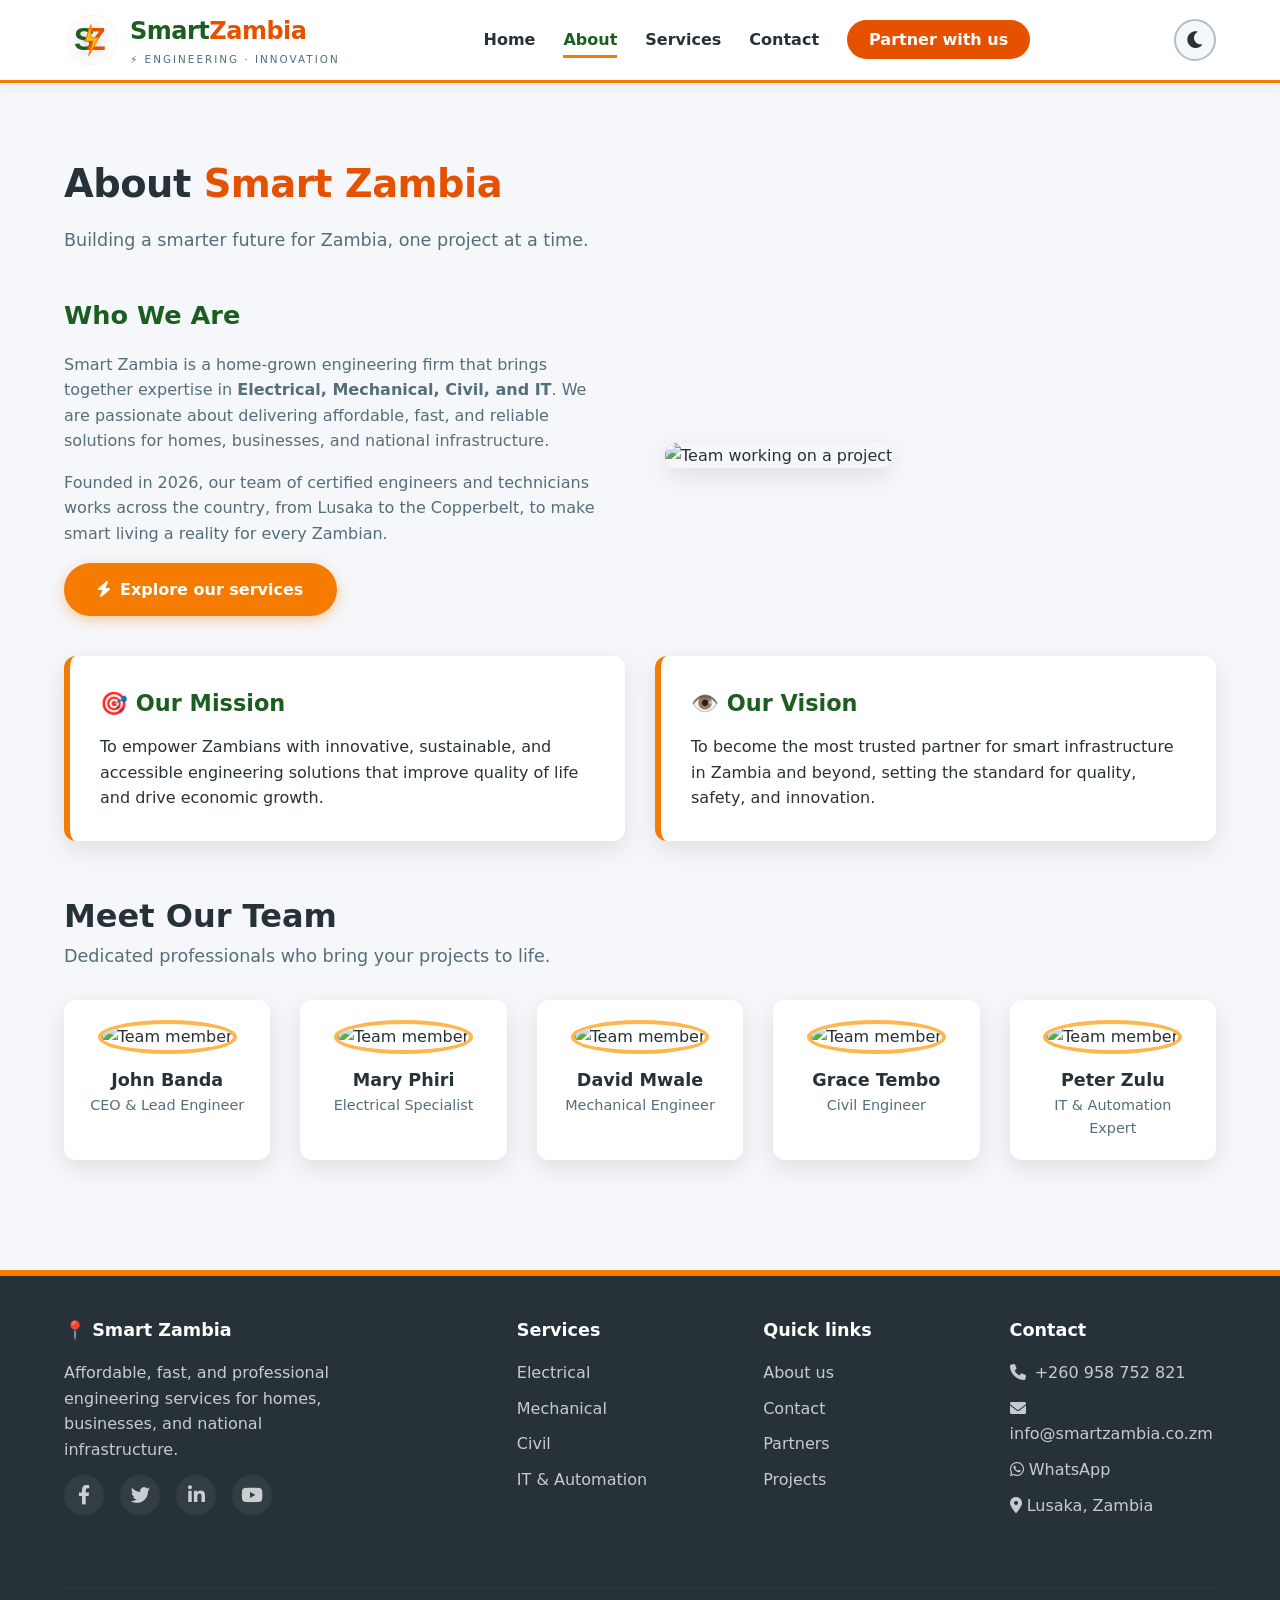
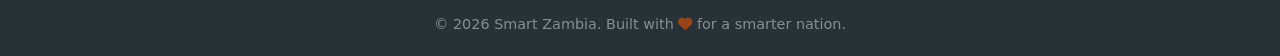
==== about.html @ 5d0a0552 "Add About Us page with HTML structure and styles This file contains the HTML structure and styling f" ====
<!DOCTYPE html>
<html lang="en">
<head>
    <meta charset="UTF-8" />
    <meta name="viewport" content="width=device-width, initial-scale=1.0" />
    <title>About Us – Smart Zambia</title>
    <link rel="stylesheet" href="https://cdnjs.cloudflare.com/ajax/libs/font-awesome/6.0.0-beta3/css/all.min.css" />
    <style>
        /* ============================================================
           SAME STYLES AS INDEX (copied for standalone testing)
           ============================================================ */
        /* --- (CSS identical to index.html) --- */
        :root {
            --green-dark: #1B5E20;
            --green-mid: #2E7D32;
            --green-light: #4CAF50;
            --orange-dark: #E65100;
            --orange-mid: #F57C00;
            --orange-light: #FFB74D;
            --slate: #263238;
            --steel: #546E7A;
            --silver: #B0BEC5;
            --bg-light: #F5F7FA;
            --white: #FFFFFF;
            --shadow: 0 8px 24px rgba(0, 0, 0, 0.10);
            --radius: 12px;
            --transition: 0.3s cubic-bezier(0.4, 0, 0.2, 1);
            --card-bg: #ffffff;
            --text-primary: #263238;
            --text-secondary: #546E7A;
            --border-color: #B0BEC5;
            --input-bg: #F5F7FA;
        }
        body.dark-mode {
            --bg-light: #1a1a1a;
            --white: #2d2d2d;
            --slate: #e0e0e0;
            --steel: #b0b0b0;
            --silver: #555;
            --shadow: 0 8px 24px rgba(0, 0, 0, 0.5);
            --card-bg: #333;
            --text-primary: #e0e0e0;
            --text-secondary: #b0b0b0;
            --border-color: #555;
            --input-bg: #444;
        }
        * {
            margin: 0;
            padding: 0;
            box-sizing: border-box;
        }
        html {
            scroll-behavior: smooth;
        }
        body {
            font-family: 'Segoe UI', Roboto, system-ui, sans-serif;
            background: var(--bg-light);
            color: var(--text-primary);
            line-height: 1.6;
            transition: background 0.3s, color 0.3s;
        }
        a {
            text-decoration: none;
            color: inherit;
        }
        .container {
            max-width: 1200px;
            margin: 0 auto;
            padding: 0 24px;
        }
        .navbar {
            background: var(--white);
            box-shadow: 0 2px 12px rgba(0, 0, 0, 0.06);
            position: sticky;
            top: 0;
            z-index: 1000;
            padding: 12px 0;
            border-bottom: 3px solid var(--orange-mid);
            transition: background 0.3s;
        }
        .navbar .container {
            display: flex;
            align-items: center;
            justify-content: space-between;
            flex-wrap: wrap;
        }
        .logo {
            display: flex;
            align-items: center;
            gap: 10px;
        }
        .logo svg {
            width: 56px;
            height: 56px;
            filter: drop-shadow(0 2px 6px rgba(0, 0, 0, 0.15));
        }
        .logo-text {
            font-size: 1.5rem;
            font-weight: 700;
            letter-spacing: -0.5px;
        }
        .logo-text span.green {
            color: var(--green-dark);
        }
        .logo-text span.orange {
            color: var(--orange-dark);
        }
        .logo-text small {
            display: block;
            font-size: 0.65rem;
            font-weight: 400;
            letter-spacing: 2px;
            color: var(--steel);
            text-transform: uppercase;
        }
        .nav-links {
            display: flex;
            gap: 28px;
            list-style: none;
            font-weight: 600;
            font-size: 1rem;
            align-items: center;
        }
        .nav-links a {
            padding: 6px 0;
            border-bottom: 3px solid transparent;
            transition: var(--transition);
            color: var(--text-primary);
        }
        .nav-links a:hover,
        .nav-links a.active {
            border-bottom-color: var(--orange-mid);
            color: var(--green-dark);
        }
        body.dark-mode .nav-links a:hover,
        body.dark-mode .nav-links a.active {
            color: var(--orange-light);
        }
        .nav-links .cta-nav {
            background: var(--orange-dark);
            color: var(--white) !important;
            padding: 10px 22px;
            border-radius: 40px;
            border-bottom: none !important;
            font-weight: 600;
            transition: var(--transition);
        }
        .nav-links .cta-nav:hover {
            background: var(--green-dark);
            transform: scale(1.04);
        }
        .dark-toggle {
            background: var(--bg-light);
            border: 2px solid var(--border-color);
            border-radius: 50%;
            width: 42px;
            height: 42px;
            font-size: 1.2rem;
            cursor: pointer;
            transition: var(--transition);
            display: flex;
            align-items: center;
            justify-content: center;
            color: var(--text-primary);
        }
        .dark-toggle:hover {
            border-color: var(--orange-mid);
            transform: rotate(20deg);
        }
        .hamburger {
            display: none;
            flex-direction: column;
            gap: 5px;
            cursor: pointer;
            background: none;
            border: none;
        }
        .hamburger span {
            display: block;
            width: 28px;
            height: 3px;
            background: var(--text-primary);
            border-radius: 4px;
            transition: var(--transition);
        }
        .section-title {
            font-size: 2.4rem;
            font-weight: 700;
            margin-bottom: 12px;
            letter-spacing: -0.5px;
        }
        .section-title .highlight {
            color: var(--orange-dark);
        }
        .section-sub {
            color: var(--text-secondary);
            font-size: 1.1rem;
            margin-bottom: 40px;
        }
        .section-pad {
            padding: 70px 0;
        }
        .badge {
            background: var(--orange-light);
            color: var(--slate);
            font-weight: 700;
            font-size: 0.7rem;
            padding: 2px 12px;
            border-radius: 40px;
            text-transform: uppercase;
            letter-spacing: 0.5px;
        }
        .btn {
            display: inline-flex;
            align-items: center;
            gap: 10px;
            padding: 14px 34px;
            border-radius: 60px;
            font-weight: 700;
            font-size: 1rem;
            border: none;
            cursor: pointer;
            transition: var(--transition);
            text-align: center;
        }
        .btn-primary {
            background: var(--orange-mid);
            color: var(--white);
            box-shadow: 0 4px 14px rgba(245, 124, 0, 0.35);
        }
        .btn-primary:hover {
            background: var(--orange-dark);
            transform: translateY(-3px);
            box-shadow: 0 8px 24px rgba(245, 124, 0, 0.45);
        }
        .about-grid {
            display: grid;
            grid-template-columns: 1fr 1fr;
            gap: 50px;
            align-items: center;
        }
        .about-grid img {
            width: 100%;
            border-radius: var(--radius);
            box-shadow: var(--shadow);
        }
        .about-grid h3 {
            font-size: 1.6rem;
            margin-bottom: 16px;
            color: var(--green-dark);
        }
        body.dark-mode .about-grid h3 {
            color: var(--orange-light);
        }
        .about-grid p {
            color: var(--text-secondary);
            margin-bottom: 16px;
        }
        .mission-vision {
            display: grid;
            grid-template-columns: 1fr 1fr;
            gap: 30px;
            margin-top: 40px;
        }
        .mission-vision .card {
            background: var(--card-bg);
            padding: 30px;
            border-radius: var(--radius);
            box-shadow: var(--shadow);
            border-left: 6px solid var(--orange-mid);
        }
        .mission-vision .card h4 {
            font-size: 1.4rem;
            margin-bottom: 12px;
            color: var(--green-dark);
        }
        body.dark-mode .mission-vision .card h4 {
            color: var(--orange-light);
        }
        .team-grid {
            display: grid;
            grid-template-columns: repeat(auto-fill, minmax(200px, 1fr));
            gap: 30px;
            margin-top: 30px;
        }
        .team-grid .team-member {
            text-align: center;
            background: var(--card-bg);
            padding: 20px;
            border-radius: var(--radius);
            box-shadow: var(--shadow);
        }
        .team-grid .team-member img {
            width: 100px;
            height: 100px;
            border-radius: 50%;
            object-fit: cover;
            margin-bottom: 12px;
            border: 4px solid var(--orange-light);
        }
        .team-grid .team-member h4 {
            font-size: 1.1rem;
            color: var(--text-primary);
        }
        .team-grid .team-member p {
            font-size: 0.9rem;
            color: var(--text-secondary);
        }
        .footer {
            background: var(--slate);
            color: rgba(255, 255, 255, 0.75);
            padding: 40px 0 20px;
            margin-top: 40px;
            border-top: 6px solid var(--orange-mid);
        }
        .footer .container {
            display: grid;
            grid-template-columns: 2fr 1fr 1fr 1fr;
            gap: 40px;
        }
        .footer h4 {
            color: var(--white);
            margin-bottom: 16px;
            font-size: 1.1rem;
        }
        .footer ul {
            list-style: none;
        }
        .footer ul li {
            margin-bottom: 10px;
        }
        .footer ul a:hover {
            color: var(--orange-light);
        }
        .footer .social-icons {
            display: flex;
            gap: 16px;
            margin-top: 12px;
        }
        .footer .social-icons a {
            background: rgba(255, 255, 255, 0.06);
            width: 40px;
            height: 40px;
            border-radius: 50%;
            display: flex;
            align-items: center;
            justify-content: center;
            transition: var(--transition);
            font-size: 1.2rem;
        }
        .footer .social-icons a:hover {
            background: var(--orange-mid);
            color: var(--white);
            transform: translateY(-3px);
        }
        .footer .copyright {
            grid-column: 1 / -1;
            text-align: center;
            padding-top: 24px;
            border-top: 1px solid rgba(255, 255, 255, 0.06);
            margin-top: 20px;
            font-size: 0.9rem;
            opacity: 0.6;
        }
        @media (max-width: 768px) {
            .nav-links {
                display: none;
                width: 100%;
                flex-direction: column;
                padding: 20px 0 10px;
                gap: 16px;
                background: var(--white);
            }
            .nav-links.open {
                display: flex;
            }
            .hamburger {
                display: flex;
            }
            .about-grid {
                grid-template-columns: 1fr;
            }
            .mission-vision {
                grid-template-columns: 1fr;
            }
            .footer .container {
                grid-template-columns: 1fr;
                text-align: center;
            }
            .footer .social-icons {
                justify-content: center;
            }
        }
        @media (max-width: 480px) {
            .team-grid {
                grid-template-columns: 1fr 1fr;
            }
        }
    </style>
</head>
<body>

    <!-- ===== NAVIGATION (same as index) ===== -->
    <header class="navbar">
        <div class="container">
            <div class="logo">
                <svg viewBox="0 0 100 100" xmlns="http://www.w3.org/2000/svg">
                    <text x="18" y="68" font-family="Arial, sans-serif" font-weight="900" font-size="56" fill="#1B5E20">S</text>
                    <text x="40" y="68" font-family="Arial, sans-serif" font-weight="900" font-size="56" fill="#E65100">Z</text>
                    <polygon points="48,22 38,52 52,52 44,78 62,46 48,46" fill="#FFC107" stroke="#F57C00" stroke-width="2" />
                    <circle cx="50" cy="50" r="44" fill="none" stroke="rgba(255,183,77,0.15)" stroke-width="2" />
                </svg>
                <div class="logo-text">
                    <span class="green">Smart</span><span class="orange">Zambia</span>
                    <small>⚡ engineering · innovation</small>
                </div>
            </div>
            <ul class="nav-links" id="navLinks">
                <li><a href="index.html">Home</a></li>
                <li><a href="about.html" class="active">About</a></li>
                <li><a href="services.html">Services</a></li>
                <li><a href="contact.html">Contact</a></li>
                <li><a href="partner.html" class="cta-nav">Partner with us</a></li>
            </ul>
            <div style="display:flex; align-items:center; gap:12px;">
                <button class="dark-toggle" id="darkToggle" aria-label="Toggle dark mode">
                    <i class="fas fa-moon"></i>
                </button>
                <button class="hamburger" id="hamburger" aria-label="Toggle menu">
                    <span></span><span></span><span></span>
                </button>
            </div>
        </div>
    </header>

    <!-- ===== ABOUT CONTENT ===== -->
    <section class="section-pad">
        <div class="container">
            <h2 class="section-title">About <span class="highlight">Smart Zambia</span></h2>
            <p class="section-sub">Building a smarter future for Zambia, one project at a time.</p>

            <div class="about-grid">
                <div>
                    <h3>Who We Are</h3>
                    <p>
                        Smart Zambia is a home‑grown engineering firm that brings together expertise in
                        <strong>Electrical, Mechanical, Civil, and IT</strong>. We are passionate about
                        delivering affordable, fast, and reliable solutions for homes, businesses, and
                        national infrastructure.
                    </p>
                    <p>
                        Founded in 2026, our team of certified engineers and technicians works across
                        the country, from Lusaka to the Copperbelt, to make smart living a reality for
                        every Zambian.
                    </p>
                    <a href="services.html" class="btn btn-primary">
                        <i class="fas fa-bolt"></i> Explore our services
                    </a>
                </div>
                <div>
                    <img src="https://images.unsplash.com/photo-1581091226033-d5c48150dbaa?w=600&h=400&fit=crop" alt="Team working on a project" />
                </div>
            </div>

            <!-- Mission & Vision -->
            <div class="mission-vision">
                <div class="card">
                    <h4>🎯 Our Mission</h4>
                    <p>To empower Zambians with innovative, sustainable, and accessible engineering solutions that improve quality of life and drive economic growth.</p>
                </div>
                <div class="card">
                    <h4>👁️ Our Vision</h4>
                    <p>To become the most trusted partner for smart infrastructure in Zambia and beyond, setting the standard for quality, safety, and innovation.</p>
                </div>
            </div>

            <!-- Team -->
            <h3 style="margin-top:50px; font-size:2rem;">Meet Our Team</h3>
            <p class="section-sub" style="margin-bottom:20px;">Dedicated professionals who bring your projects to life.</p>
            <div class="team-grid">
                <div class="team-member">
                    <img src="https://randomuser.me/api/portraits/men/1.jpg" alt="Team member" />
                    <h4>John Banda</h4>
                    <p>CEO &amp; Lead Engineer</p>
                </div>
                <div class="team-member">
                    <img src="https://randomuser.me/api/portraits/women/2.jpg" alt="Team member" />
                    <h4>Mary Phiri</h4>
                    <p>Electrical Specialist</p>
                </div>
                <div class="team-member">
                    <img src="https://randomuser.me/api/portraits/men/3.jpg" alt="Team member" />
                    <h4>David Mwale</h4>
                    <p>Mechanical Engineer</p>
                </div>
                <div class="team-member">
                    <img src="https://randomuser.me/api/portraits/women/4.jpg" alt="Team member" />
                    <h4>Grace Tembo</h4>
                    <p>Civil Engineer</p>
                </div>
                <div class="team-member">
                    <img src="https://randomuser.me/api/portraits/men/5.jpg" alt="Team member" />
                    <h4>Peter Zulu</h4>
                    <p>IT &amp; Automation Expert</p>
                </div>
            </div>
        </div>
    </section>

    <!-- ===== FOOTER (same as index) ===== -->
    <footer class="footer">
        <div class="container">
            <div>
                <h4>📍 Smart Zambia</h4>
                <p style="max-width:280px;">
                    Affordable, fast, and professional engineering services for homes,
                    businesses, and national infrastructure.
                </p>
                <div class="social-icons">
                    <a href="#"><i class="fab fa-facebook-f"></i></a>
                    <a href="#"><i class="fab fa-twitter"></i></a>
                    <a href="#"><i class="fab fa-linkedin-in"></i></a>
                    <a href="#"><i class="fab fa-youtube"></i></a>
                </div>
            </div>
            <div>
                <h4>Services</h4>
                <ul>
                    <li><a href="services.html">Electrical</a></li>
                    <li><a href="services.html">Mechanical</a></li>
                    <li><a href="services.html">Civil</a></li>
                    <li><a href="services.html">IT &amp; Automation</a></li>
                </ul>
            </div>
            <div>
                <h4>Quick links</h4>
                <ul>
                    <li><a href="about.html">About us</a></li>
                    <li><a href="contact.html">Contact</a></li>
                    <li><a href="partner.html">Partners</a></li>
                    <li><a href="index.html#galleryGrid">Projects</a></li>
                </ul>
            </div>
            <div>
                <h4>Contact</h4>
                <ul>
                    <li><i class="fas fa-phone" style="width:20px;"></i> +260 958 752 821</li>
                    <li><i class="fas fa-envelope"></i> info@smartzambia.co.zm</li>
                    <li><i class="fab fa-whatsapp"></i> <a href="https://wa.me/260958752821" target="_blank">WhatsApp</a></li>
                    <li><i class="fas fa-map-marker-alt"></i> Lusaka, Zambia</li>
                </ul>
            </div>
            <div class="copyright">
                &copy; 2026 Smart Zambia. Built with <i class="fas fa-heart" style="color:#E65100;"></i> for a smarter nation.
            </div>
        </div>
    </footer>

    <!-- ===== JAVASCRIPT (lightweight – only mobile, dark mode, active nav) ===== -->
    <script>
        (function() {
            // Mobile menu
            const hamburger = document.getElementById('hamburger');
            const navLinks = document.getElementById('navLinks');
            if (hamburger && navLinks) {
                hamburger.addEventListener('click', function() {
                    navLinks.classList.toggle('open');
                });
                document.querySelectorAll('.nav-links a').forEach(link => {
                    link.addEventListener('click', () => {
                        navLinks.classList.remove('open');
                    });
                });
            }

            // Dark mode
            const darkToggle = document.getElementById('darkToggle');
            const body = document.body;
            if (darkToggle) {
                const icon = darkToggle.querySelector('i');
                if (localStorage.getItem('darkMode') === 'true') {
                    body.classList.add('dark-mode');
                    if (icon) icon.classList.replace('fa-moon', 'fa-sun');
                }
                darkToggle.addEventListener('click', function() {
                    body.classList.toggle('dark-mode');
                    const isDark = body.classList.contains('dark-mode');
                    localStorage.setItem('darkMode', isDark);
                    if (icon) {
                        if (isDark) icon.classList.replace('fa-moon', 'fa-sun');
                        else icon.classList.replace('fa-sun', 'fa-moon');
                    }
                });
            }

            // Active nav highlight
            const currentPath = window.location.pathname.split('/').pop() || 'about.html';
            document.querySelectorAll('.nav-links a').forEach(link => {
                const linkHref = link.getAttribute('href');
                if (linkHref === currentPath) {
                    link.classList.add('active');
                } else {
                    link.classList.remove('active');
                }
            });
        })();
    </script>

</body>
</html>
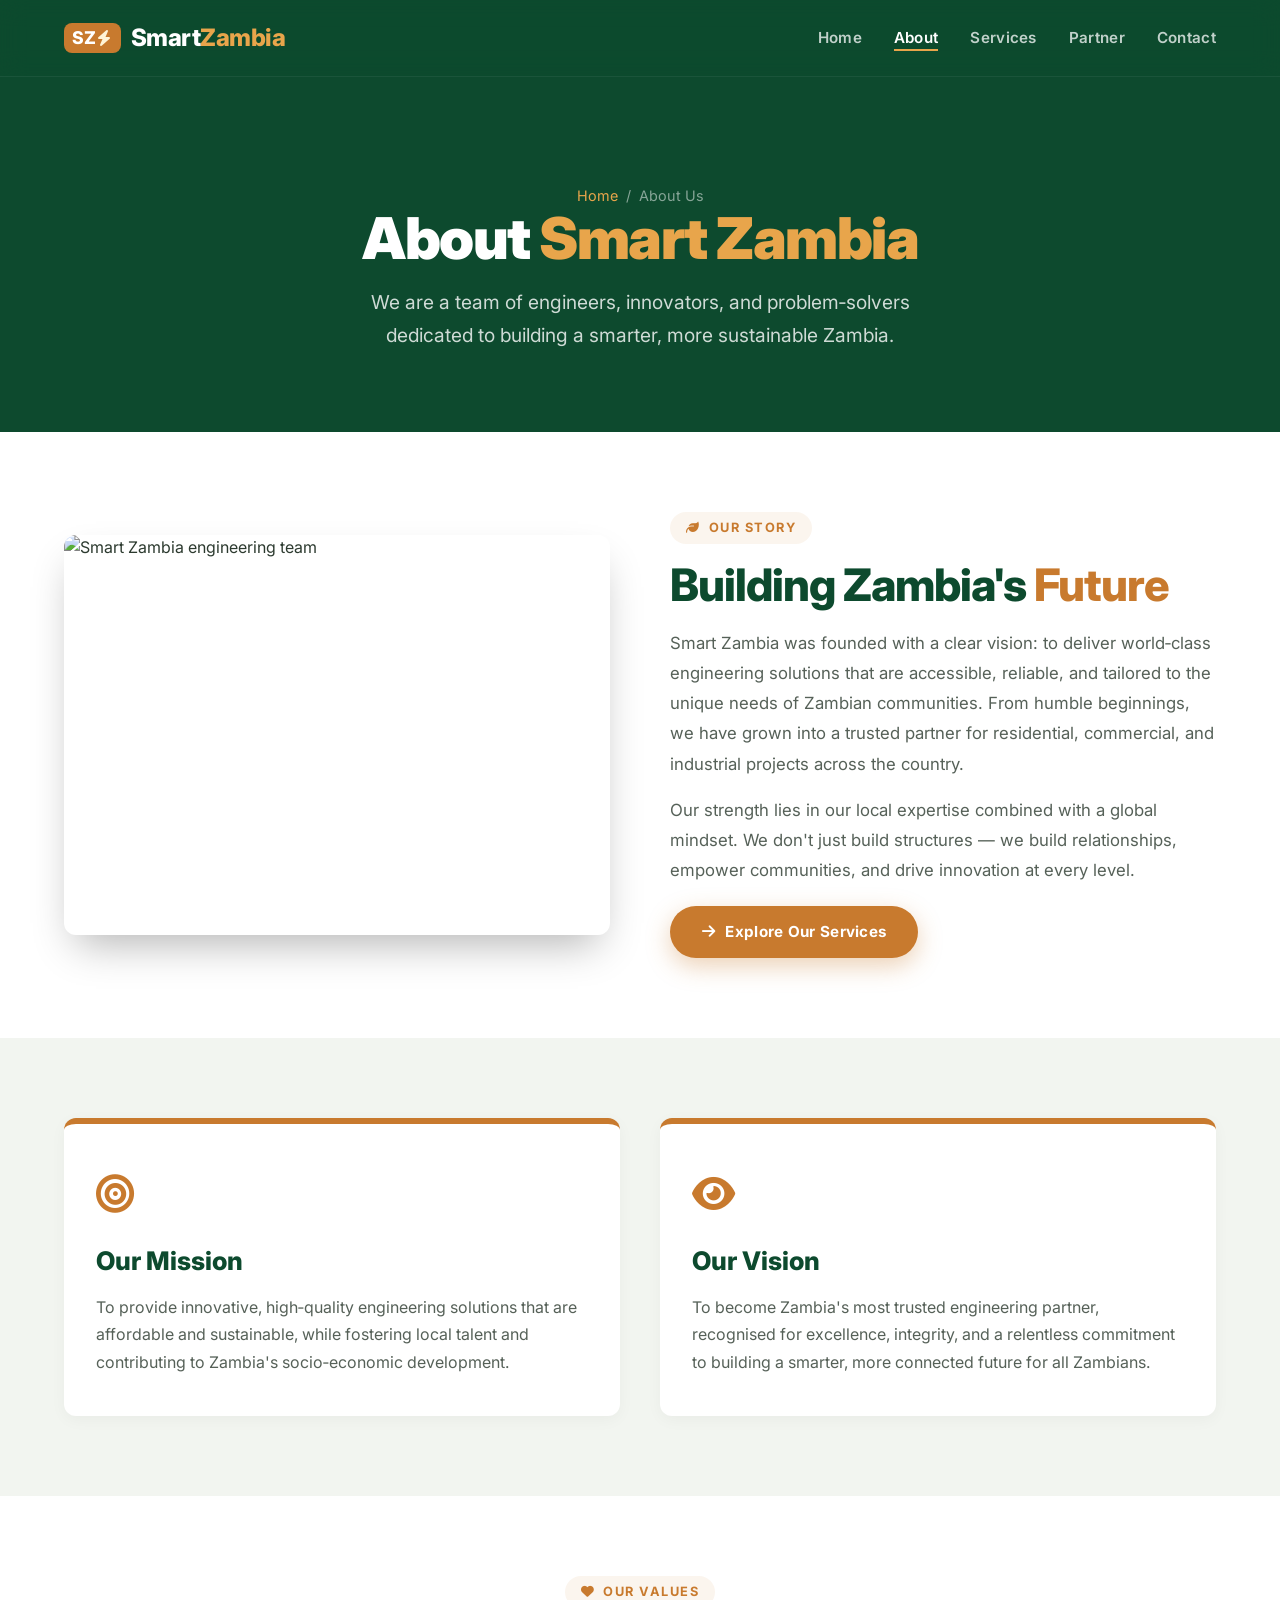
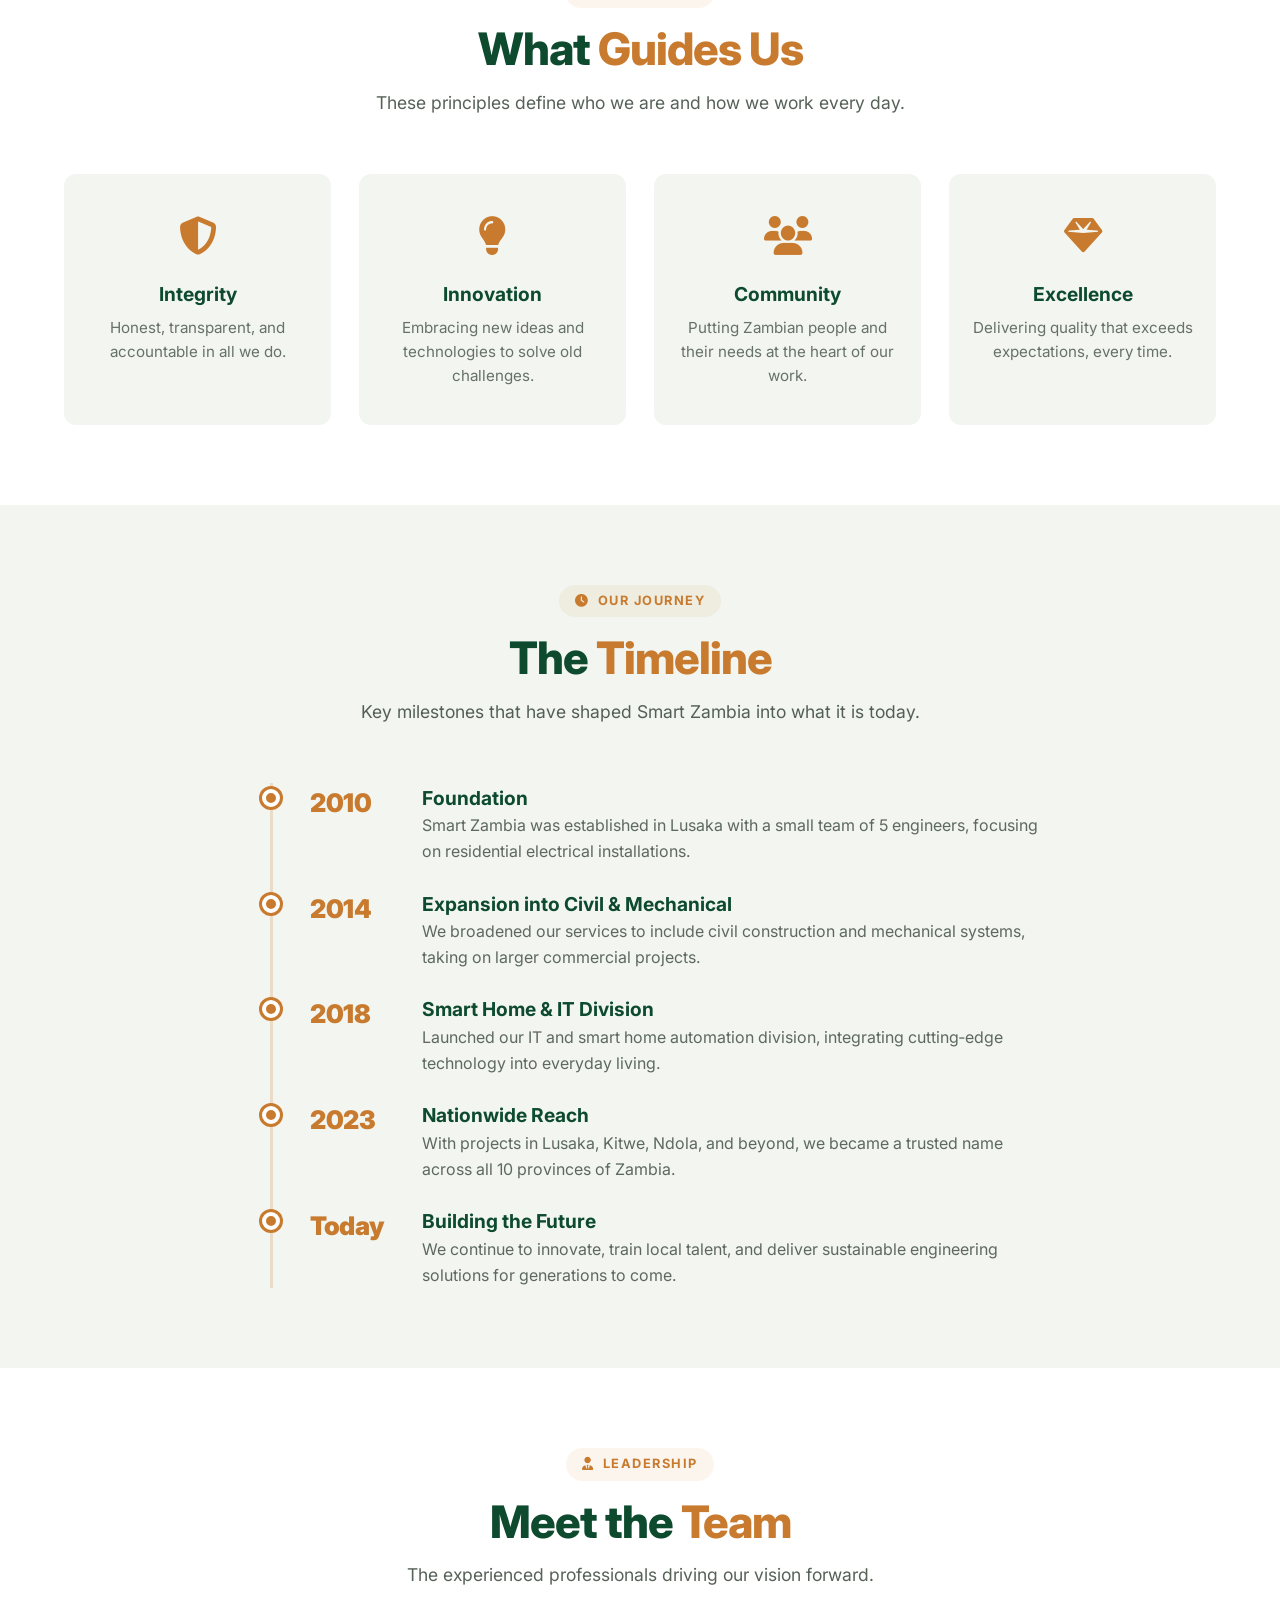
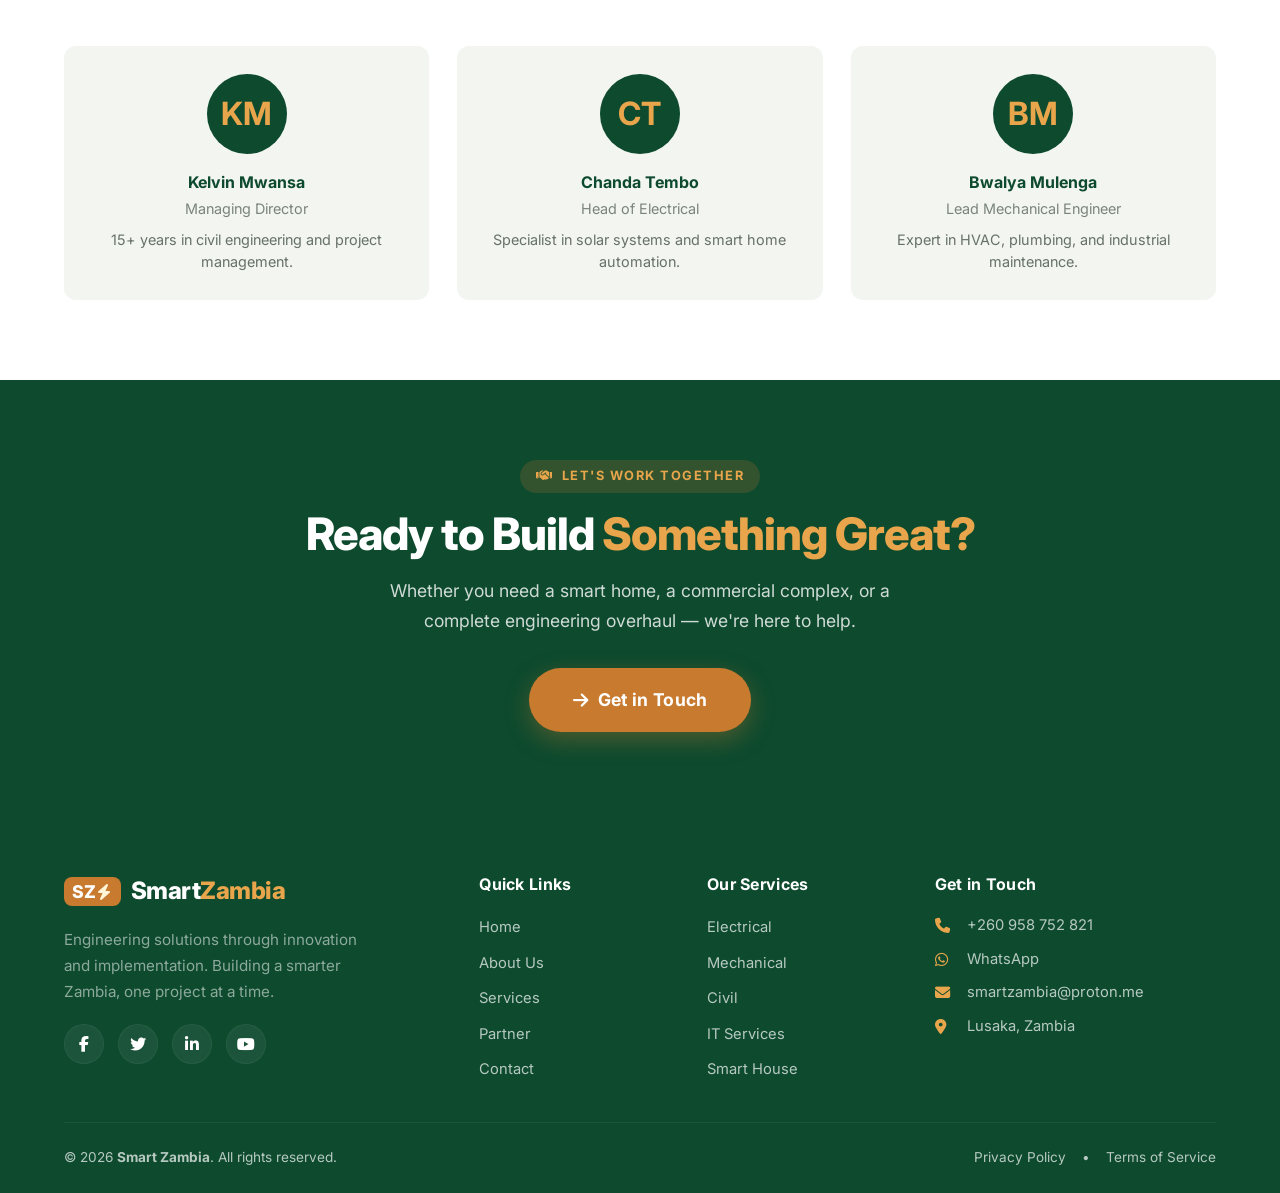
==== commit fd38680d: "Update about.html" ====
--- a/about.html
+++ b/about.html
@@ -4,605 +4,1200 @@
     <meta charset="UTF-8" />
     <meta name="viewport" content="width=device-width, initial-scale=1.0" />
     <title>About Us – Smart Zambia</title>
-    <link rel="stylesheet" href="https://cdnjs.cloudflare.com/ajax/libs/font-awesome/6.0.0-beta3/css/all.min.css" />
+
+    <!-- SEO & Security -->
+    <meta name="description" content="Learn about Smart Zambia — our mission, vision, values, and the team behind Zambia's most trusted engineering solutions." />
+    <meta name="theme-color" content="#0d4a2e" />
+
+    <!-- Fonts & Icons -->
+    <link rel="preconnect" href="https://fonts.googleapis.com" />
+    <link rel="preconnect" href="https://fonts.gstatic.com" crossorigin />
+    <link href="https://fonts.googleapis.com/css2?family=Inter:opsz,wght@14..32,400;14..32,500;14..32,600;14..32,700;14..32,800;14..32,900&display=swap" rel="stylesheet" />
+    <link rel="stylesheet" href="https://cdnjs.cloudflare.com/ajax/libs/font-awesome/6.5.0/css/all.min.css" />
+
     <style>
         /* ============================================================
-           SAME STYLES AS INDEX (copied for standalone testing)
-           ============================================================ */
-        /* --- (CSS identical to index.html) --- */
-        :root {
-            --green-dark: #1B5E20;
-            --green-mid: #2E7D32;
-            --green-light: #4CAF50;
-            --orange-dark: #E65100;
-            --orange-mid: #F57C00;
-            --orange-light: #FFB74D;
-            --slate: #263238;
-            --steel: #546E7A;
-            --silver: #B0BEC5;
-            --bg-light: #F5F7FA;
-            --white: #FFFFFF;
-            --shadow: 0 8px 24px rgba(0, 0, 0, 0.10);
-            --radius: 12px;
-            --transition: 0.3s cubic-bezier(0.4, 0, 0.2, 1);
-            --card-bg: #ffffff;
-            --text-primary: #263238;
-            --text-secondary: #546E7A;
-            --border-color: #B0BEC5;
-            --input-bg: #F5F7FA;
-        }
-        body.dark-mode {
-            --bg-light: #1a1a1a;
-            --white: #2d2d2d;
-            --slate: #e0e0e0;
-            --steel: #b0b0b0;
-            --silver: #555;
-            --shadow: 0 8px 24px rgba(0, 0, 0, 0.5);
-            --card-bg: #333;
-            --text-primary: #e0e0e0;
-            --text-secondary: #b0b0b0;
-            --border-color: #555;
-            --input-bg: #444;
-        }
-        * {
+           RESET & BASE (same as index – kept for consistency)
+           ============================================================ */
+        *,
+        *::before,
+        *::after {
             margin: 0;
             padding: 0;
             box-sizing: border-box;
         }
+        :root {
+            --green-dark: #0d4a2e;
+            --green-mid: #1a6e3e;
+            --green-light: #2d8f54;
+            --copper: #c87a2e;
+            --copper-light: #e8a54b;
+            --copper-glow: rgba(200, 122, 46, 0.3);
+            --white: #ffffff;
+            --off-white: #f2f5f0;
+            --grey-100: #e9ece8;
+            --grey-800: #2c3a2f;
+            --shadow: 0 20px 40px -12px rgba(0, 0, 0, 0.3);
+            --radius: 12px;
+            --transition: 0.35s cubic-bezier(0.25, 0.46, 0.45, 0.94);
+        }
         html {
             scroll-behavior: smooth;
+            -webkit-tap-highlight-color: transparent;
         }
         body {
-            font-family: 'Segoe UI', Roboto, system-ui, sans-serif;
-            background: var(--bg-light);
-            color: var(--text-primary);
+            font-family: 'Inter', -apple-system, BlinkMacSystemFont, sans-serif;
+            background: var(--off-white);
+            color: var(--grey-800);
             line-height: 1.6;
-            transition: background 0.3s, color 0.3s;
+            overflow-x: hidden;
         }
         a {
             text-decoration: none;
             color: inherit;
         }
+        img {
+            max-width: 100%;
+            display: block;
+        }
+        ul {
+            list-style: none;
+        }
         .container {
+            width: 100%;
             max-width: 1200px;
             margin: 0 auto;
             padding: 0 24px;
         }
-        .navbar {
-            background: var(--white);
-            box-shadow: 0 2px 12px rgba(0, 0, 0, 0.06);
-            position: sticky;
+
+        /* ============================================================
+           PRELOADER
+           ============================================================ */
+        #preloader {
+            position: fixed;
+            inset: 0;
+            z-index: 99999;
+            background: var(--green-dark);
+            display: flex;
+            align-items: center;
+            justify-content: center;
+            flex-direction: column;
+            gap: 24px;
+            transition: opacity 0.8s ease, visibility 0.8s ease;
+        }
+        #preloader.hidden {
+            opacity: 0;
+            visibility: hidden;
+            pointer-events: none;
+        }
+        .loader-icon {
+            display: flex;
+            align-items: center;
+            gap: 8px;
+            font-size: 3.2rem;
+            font-weight: 900;
+            color: var(--copper-light);
+        }
+        .loader-icon .bolt {
+            color: var(--white);
+            font-size: 2.4rem;
+        }
+        .loader-bar {
+            width: 200px;
+            height: 4px;
+            background: rgba(255, 255, 255, 0.15);
+            border-radius: 4px;
+            overflow: hidden;
+        }
+        .loader-bar span {
+            display: block;
+            height: 100%;
+            width: 0%;
+            background: linear-gradient(90deg, var(--copper), var(--copper-light));
+            border-radius: 4px;
+            animation: loadProgress 1.8s ease-in-out forwards;
+        }
+        @keyframes loadProgress {
+            0% {
+                width: 0%;
+            }
+            100% {
+                width: 100%;
+            }
+        }
+
+        /* ============================================================
+           HEADER (same as index)
+           ============================================================ */
+        .header {
+            position: fixed;
             top: 0;
+            left: 0;
+            width: 100%;
             z-index: 1000;
-            padding: 12px 0;
-            border-bottom: 3px solid var(--orange-mid);
-            transition: background 0.3s;
-        }
-        .navbar .container {
+            background: rgba(13, 74, 46, 0.92);
+            backdrop-filter: blur(12px);
+            -webkit-backdrop-filter: blur(12px);
+            border-bottom: 1px solid rgba(255, 255, 255, 0.06);
+            transition: var(--transition);
+        }
+        .header.scrolled {
+            background: rgba(13, 74, 46, 0.98);
+            box-shadow: 0 8px 30px rgba(0, 0, 0, 0.25);
+        }
+        .header__inner {
             display: flex;
             align-items: center;
             justify-content: space-between;
-            flex-wrap: wrap;
+            height: 76px;
         }
         .logo {
             display: flex;
             align-items: center;
             gap: 10px;
-        }
-        .logo svg {
-            width: 56px;
-            height: 56px;
-            filter: drop-shadow(0 2px 6px rgba(0, 0, 0, 0.15));
-        }
-        .logo-text {
+            font-weight: 800;
             font-size: 1.5rem;
-            font-weight: 700;
+            color: var(--white);
             letter-spacing: -0.5px;
         }
-        .logo-text span.green {
-            color: var(--green-dark);
-        }
-        .logo-text span.orange {
-            color: var(--orange-dark);
-        }
-        .logo-text small {
-            display: block;
-            font-size: 0.65rem;
-            font-weight: 400;
-            letter-spacing: 2px;
-            color: var(--steel);
-            text-transform: uppercase;
-        }
-        .nav-links {
-            display: flex;
-            gap: 28px;
-            list-style: none;
+        .logo__icon {
+            display: flex;
+            align-items: center;
+            gap: 2px;
+            background: var(--copper);
+            padding: 6px 10px 6px 8px;
+            border-radius: 8px;
+            color: var(--white);
+            font-size: 1.1rem;
+            line-height: 1;
+        }
+        .logo__icon .bolt {
+            color: #fff4d6;
+            font-size: 1rem;
+        }
+        .logo__text span {
+            color: var(--copper-light);
+        }
+        .nav__list {
+            display: flex;
+            align-items: center;
+            gap: 32px;
+        }
+        .nav__list a {
             font-weight: 600;
-            font-size: 1rem;
-            align-items: center;
-        }
-        .nav-links a {
-            padding: 6px 0;
-            border-bottom: 3px solid transparent;
+            font-size: 0.95rem;
+            color: rgba(255, 255, 255, 0.75);
             transition: var(--transition);
-            color: var(--text-primary);
-        }
-        .nav-links a:hover,
-        .nav-links a.active {
-            border-bottom-color: var(--orange-mid);
-            color: var(--green-dark);
-        }
-        body.dark-mode .nav-links a:hover,
-        body.dark-mode .nav-links a.active {
-            color: var(--orange-light);
-        }
-        .nav-links .cta-nav {
-            background: var(--orange-dark);
-            color: var(--white) !important;
-            padding: 10px 22px;
-            border-radius: 40px;
-            border-bottom: none !important;
-            font-weight: 600;
+            position: relative;
+            letter-spacing: 0.3px;
+        }
+        .nav__list a::after {
+            content: '';
+            position: absolute;
+            bottom: -4px;
+            left: 0;
+            width: 0;
+            height: 2px;
+            background: var(--copper-light);
             transition: var(--transition);
         }
-        .nav-links .cta-nav:hover {
-            background: var(--green-dark);
-            transform: scale(1.04);
-        }
-        .dark-toggle {
-            background: var(--bg-light);
-            border: 2px solid var(--border-color);
-            border-radius: 50%;
-            width: 42px;
-            height: 42px;
-            font-size: 1.2rem;
-            cursor: pointer;
-            transition: var(--transition);
-            display: flex;
-            align-items: center;
-            justify-content: center;
-            color: var(--text-primary);
-        }
-        .dark-toggle:hover {
-            border-color: var(--orange-mid);
-            transform: rotate(20deg);
-        }
-        .hamburger {
+        .nav__list a:hover,
+        .nav__list a.active {
+            color: var(--white);
+        }
+        .nav__list a:hover::after,
+        .nav__list a.active::after {
+            width: 100%;
+        }
+        .nav__toggle {
             display: none;
             flex-direction: column;
             gap: 5px;
+            background: transparent;
+            border: none;
             cursor: pointer;
-            background: none;
-            border: none;
-        }
-        .hamburger span {
-            display: block;
+            padding: 4px;
+        }
+        .nav__toggle .bar {
             width: 28px;
-            height: 3px;
-            background: var(--text-primary);
+            height: 2.5px;
+            background: var(--white);
             border-radius: 4px;
             transition: var(--transition);
-        }
-        .section-title {
-            font-size: 2.4rem;
+            transform-origin: center;
+        }
+        .nav__toggle.open .bar:nth-child(1) {
+            transform: rotate(45deg) translate(5px, 5px);
+        }
+        .nav__toggle.open .bar:nth-child(2) {
+            opacity: 0;
+        }
+        .nav__toggle.open .bar:nth-child(3) {
+            transform: rotate(-45deg) translate(5px, -5px);
+        }
+
+        /* ============================================================
+           COMMON SECTION STYLES
+           ============================================================ */
+        .section {
+            padding: 80px 0;
+        }
+        .section__header {
+            text-align: center;
+            max-width: 680px;
+            margin: 0 auto 56px;
+        }
+        .section__tag {
+            display: inline-flex;
+            align-items: center;
+            gap: 8px;
             font-weight: 700;
-            margin-bottom: 12px;
-            letter-spacing: -0.5px;
-        }
-        .section-title .highlight {
-            color: var(--orange-dark);
-        }
-        .section-sub {
-            color: var(--text-secondary);
+            font-size: 0.8rem;
+            text-transform: uppercase;
+            letter-spacing: 1.5px;
+            color: var(--copper);
+            background: rgba(200, 122, 46, 0.08);
+            padding: 6px 16px;
+            border-radius: 50px;
+            margin-bottom: 16px;
+        }
+        .section__title {
+            font-size: 2.8rem;
+            font-weight: 800;
+            line-height: 1.15;
+            letter-spacing: -1px;
+            color: var(--green-dark);
+        }
+        .section__title span {
+            color: var(--copper);
+        }
+        .section__desc {
             font-size: 1.1rem;
-            margin-bottom: 40px;
-        }
-        .section-pad {
-            padding: 70px 0;
-        }
-        .badge {
-            background: var(--orange-light);
-            color: var(--slate);
-            font-weight: 700;
-            font-size: 0.7rem;
-            padding: 2px 12px;
-            border-radius: 40px;
-            text-transform: uppercase;
-            letter-spacing: 0.5px;
+            color: var(--grey-800);
+            opacity: 0.8;
+            margin-top: 12px;
+            line-height: 1.7;
         }
         .btn {
             display: inline-flex;
             align-items: center;
             gap: 10px;
-            padding: 14px 34px;
-            border-radius: 60px;
+            padding: 14px 32px;
+            border-radius: 50px;
             font-weight: 700;
-            font-size: 1rem;
+            font-size: 0.95rem;
             border: none;
             cursor: pointer;
             transition: var(--transition);
+            text-decoration: none;
+            letter-spacing: 0.3px;
+        }
+        .btn--primary {
+            background: var(--copper);
+            color: var(--white);
+            box-shadow: 0 8px 24px rgba(200, 122, 46, 0.35);
+        }
+        .btn--primary:hover {
+            background: var(--copper-light);
+            transform: translateY(-3px);
+            box-shadow: 0 12px 32px rgba(200, 122, 46, 0.45);
+        }
+        .btn--outline {
+            background: transparent;
+            color: var(--white);
+            border: 2px solid rgba(255, 255, 255, 0.3);
+        }
+        .btn--outline:hover {
+            border-color: var(--copper-light);
+            background: rgba(200, 122, 46, 0.15);
+            transform: translateY(-3px);
+        }
+        .btn--large {
+            padding: 18px 44px;
+            font-size: 1.1rem;
+        }
+
+        /* ============================================================
+           PAGE HERO (About)
+           ============================================================ */
+        .page-hero {
+            position: relative;
+            padding: 160px 0 80px;
+            background: var(--green-dark);
+            overflow: hidden;
             text-align: center;
         }
-        .btn-primary {
-            background: var(--orange-mid);
+        .page-hero__bg {
+            position: absolute;
+            inset: 0;
+            background: url('https://images.unsplash.com/photo-1504917595217-d4dc5ebe6122?ixlib=rb-4.0.3&auto=format&fit=crop&w=1920&q=80') center 30%/cover no-repeat;
+            opacity: 0.15;
+            mix-blend-mode: overlay;
+        }
+        .page-hero__overlay {
+            position: absolute;
+            inset: 0;
+            background: linear-gradient(135deg, rgba(13, 74, 46, 0.9) 0%, rgba(13, 74, 46, 0.5) 100%);
+            z-index: 1;
+        }
+        .page-hero__content {
+            position: relative;
+            z-index: 2;
             color: var(--white);
-            box-shadow: 0 4px 14px rgba(245, 124, 0, 0.35);
-        }
-        .btn-primary:hover {
-            background: var(--orange-dark);
-            transform: translateY(-3px);
-            box-shadow: 0 8px 24px rgba(245, 124, 0, 0.45);
-        }
-        .about-grid {
+            max-width: 800px;
+            margin: 0 auto;
+        }
+        .page-hero__content h1 {
+            font-size: 3.6rem;
+            font-weight: 900;
+            line-height: 1.1;
+            letter-spacing: -1.5px;
+            margin-bottom: 16px;
+        }
+        .page-hero__content h1 span {
+            color: var(--copper-light);
+        }
+        .page-hero__content p {
+            font-size: 1.2rem;
+            opacity: 0.8;
+            max-width: 600px;
+            margin: 0 auto;
+            line-height: 1.7;
+        }
+        .page-hero__breadcrumb {
+            display: flex;
+            justify-content: center;
+            gap: 8px;
+            margin-top: 24px;
+            font-size: 0.9rem;
+            color: rgba(255, 255, 255, 0.5);
+        }
+        .page-hero__breadcrumb a {
+            color: var(--copper-light);
+            transition: var(--transition);
+        }
+        .page-hero__breadcrumb a:hover {
+            color: var(--white);
+        }
+
+        /* ============================================================
+           ABOUT STORY
+           ============================================================ */
+        .about-story {
+            background: var(--white);
+        }
+        .about-story__grid {
             display: grid;
             grid-template-columns: 1fr 1fr;
-            gap: 50px;
+            gap: 60px;
             align-items: center;
         }
-        .about-grid img {
+        .about-story__image {
+            border-radius: var(--radius);
+            overflow: hidden;
+            box-shadow: var(--shadow);
+        }
+        .about-story__image img {
             width: 100%;
-            border-radius: var(--radius);
-            box-shadow: var(--shadow);
-        }
-        .about-grid h3 {
-            font-size: 1.6rem;
-            margin-bottom: 16px;
-            color: var(--green-dark);
-        }
-        body.dark-mode .about-grid h3 {
-            color: var(--orange-light);
-        }
-        .about-grid p {
-            color: var(--text-secondary);
-            margin-bottom: 16px;
-        }
+            height: 400px;
+            object-fit: cover;
+        }
+        .about-story__content .section__title {
+            text-align: left;
+        }
+        .about-story__content p {
+            font-size: 1.05rem;
+            opacity: 0.8;
+            line-height: 1.8;
+            margin: 16px 0 8px;
+        }
+
+        /* ============================================================
+           MISSION & VISION
+           ============================================================ */
         .mission-vision {
+            background: var(--off-white);
+        }
+        .mission-vision__grid {
             display: grid;
             grid-template-columns: 1fr 1fr;
-            gap: 30px;
-            margin-top: 40px;
-        }
-        .mission-vision .card {
-            background: var(--card-bg);
-            padding: 30px;
+            gap: 40px;
+        }
+        .mv-card {
+            background: var(--white);
+            padding: 40px 32px;
             border-radius: var(--radius);
+            box-shadow: 0 4px 16px rgba(0, 0, 0, 0.04);
+            border-top: 6px solid var(--copper);
+            transition: var(--transition);
+        }
+        .mv-card:hover {
+            transform: translateY(-6px);
             box-shadow: var(--shadow);
-            border-left: 6px solid var(--orange-mid);
-        }
-        .mission-vision .card h4 {
-            font-size: 1.4rem;
+        }
+        .mv-card__icon {
+            font-size: 2.4rem;
+            color: var(--copper);
+            margin-bottom: 16px;
+        }
+        .mv-card h3 {
+            font-size: 1.6rem;
+            font-weight: 800;
+            color: var(--green-dark);
             margin-bottom: 12px;
+        }
+        .mv-card p {
+            opacity: 0.8;
+            line-height: 1.7;
+        }
+
+        /* ============================================================
+           VALUES / CORE
+           ============================================================ */
+        .values {
+            background: var(--white);
+        }
+        .values__grid {
+            display: grid;
+            grid-template-columns: repeat(4, 1fr);
+            gap: 28px;
+        }
+        .value-item {
+            text-align: center;
+            padding: 32px 20px;
+            background: var(--off-white);
+            border-radius: var(--radius);
+            transition: var(--transition);
+            border-bottom: 4px solid transparent;
+        }
+        .value-item:hover {
+            transform: translateY(-6px);
+            border-bottom-color: var(--copper);
+            box-shadow: var(--shadow);
+        }
+        .value-item__icon {
+            font-size: 2.4rem;
+            color: var(--copper);
+            margin-bottom: 12px;
+        }
+        .value-item h4 {
+            font-size: 1.2rem;
+            font-weight: 700;
             color: var(--green-dark);
-        }
-        body.dark-mode .mission-vision .card h4 {
-            color: var(--orange-light);
-        }
-        .team-grid {
+            margin-bottom: 6px;
+        }
+        .value-item p {
+            font-size: 0.95rem;
+            opacity: 0.7;
+            line-height: 1.6;
+        }
+
+        /* ============================================================
+           TIMELINE
+           ============================================================ */
+        .timeline {
+            background: var(--off-white);
+        }
+        .timeline__list {
+            display: flex;
+            flex-direction: column;
+            gap: 24px;
+            max-width: 800px;
+            margin: 0 auto;
+            position: relative;
+        }
+        .timeline__list::before {
+            content: '';
+            position: absolute;
+            left: 30px;
+            top: 0;
+            bottom: 0;
+            width: 3px;
+            background: var(--copper);
+            opacity: 0.2;
+        }
+        .timeline-item {
+            display: flex;
+            gap: 32px;
+            padding-left: 70px;
+            position: relative;
+        }
+        .timeline-item::before {
+            content: '';
+            position: absolute;
+            left: 22px;
+            top: 6px;
+            width: 18px;
+            height: 18px;
+            background: var(--copper);
+            border-radius: 50%;
+            border: 4px solid var(--white);
+            box-shadow: 0 0 0 3px var(--copper);
+        }
+        .timeline-item__year {
+            font-weight: 900;
+            font-size: 1.6rem;
+            color: var(--copper);
+            min-width: 80px;
+            letter-spacing: -0.5px;
+        }
+        .timeline-item__content h4 {
+            font-size: 1.2rem;
+            font-weight: 700;
+            color: var(--green-dark);
+        }
+        .timeline-item__content p {
+            opacity: 0.75;
+            line-height: 1.6;
+        }
+
+        /* ============================================================
+           TEAM / LEADERSHIP (optional placeholder)
+           ============================================================ */
+        .team {
+            background: var(--white);
+        }
+        .team__grid {
             display: grid;
-            grid-template-columns: repeat(auto-fill, minmax(200px, 1fr));
-            gap: 30px;
-            margin-top: 30px;
-        }
-        .team-grid .team-member {
+            grid-template-columns: repeat(3, 1fr);
+            gap: 28px;
+        }
+        .team-card {
+            background: var(--off-white);
+            border-radius: var(--radius);
+            padding: 28px 20px;
             text-align: center;
-            background: var(--card-bg);
-            padding: 20px;
-            border-radius: var(--radius);
+            transition: var(--transition);
+        }
+        .team-card:hover {
+            transform: translateY(-6px);
             box-shadow: var(--shadow);
         }
-        .team-grid .team-member img {
-            width: 100px;
-            height: 100px;
+        .team-card__avatar {
+            width: 80px;
+            height: 80px;
             border-radius: 50%;
-            object-fit: cover;
-            margin-bottom: 12px;
-            border: 4px solid var(--orange-light);
-        }
-        .team-grid .team-member h4 {
+            background: var(--green-dark);
+            margin: 0 auto 16px;
+            display: flex;
+            align-items: center;
+            justify-content: center;
+            font-size: 2rem;
+            font-weight: 700;
+            color: var(--copper-light);
+        }
+        .team-card h4 {
+            font-weight: 700;
+            color: var(--green-dark);
+        }
+        .team-card span {
+            font-size: 0.9rem;
+            opacity: 0.6;
+        }
+        .team-card p {
+            font-size: 0.9rem;
+            opacity: 0.7;
+            margin-top: 8px;
+            line-height: 1.5;
+        }
+
+        /* ============================================================
+           CTA SECTION
+           ============================================================ */
+        .about-cta {
+            background: var(--green-dark);
+            color: var(--white);
+            text-align: center;
+        }
+        .about-cta .section__title {
+            color: var(--white);
+        }
+        .about-cta .section__title span {
+            color: var(--copper-light);
+        }
+        .about-cta p {
+            max-width: 560px;
+            margin: 16px auto 32px;
+            opacity: 0.8;
             font-size: 1.1rem;
-            color: var(--text-primary);
-        }
-        .team-grid .team-member p {
-            font-size: 0.9rem;
-            color: var(--text-secondary);
-        }
+            line-height: 1.7;
+        }
+
+        /* ============================================================
+           FOOTER (same as index)
+           ============================================================ */
         .footer {
-            background: var(--slate);
-            color: rgba(255, 255, 255, 0.75);
-            padding: 40px 0 20px;
-            margin-top: 40px;
-            border-top: 6px solid var(--orange-mid);
-        }
-        .footer .container {
+            background: var(--green-dark);
+            color: rgba(255, 255, 255, 0.7);
+            padding: 60px 0 24px;
+        }
+        .footer__grid {
             display: grid;
-            grid-template-columns: 2fr 1fr 1fr 1fr;
+            grid-template-columns: 2fr 1fr 1fr 1.5fr;
             gap: 40px;
-        }
-        .footer h4 {
-            color: var(--white);
+            margin-bottom: 40px;
+        }
+        .footer__brand .logo {
             margin-bottom: 16px;
-            font-size: 1.1rem;
-        }
-        .footer ul {
-            list-style: none;
-        }
-        .footer ul li {
-            margin-bottom: 10px;
-        }
-        .footer ul a:hover {
-            color: var(--orange-light);
-        }
-        .footer .social-icons {
-            display: flex;
-            gap: 16px;
-            margin-top: 12px;
-        }
-        .footer .social-icons a {
-            background: rgba(255, 255, 255, 0.06);
+        }
+        .footer__tagline {
+            font-size: 0.95rem;
+            line-height: 1.7;
+            max-width: 320px;
+            opacity: 0.75;
+        }
+        .footer__social {
+            display: flex;
+            gap: 14px;
+            margin-top: 20px;
+        }
+        .footer__social a {
             width: 40px;
             height: 40px;
             border-radius: 50%;
+            background: rgba(255, 255, 255, 0.06);
             display: flex;
             align-items: center;
             justify-content: center;
+            color: var(--white);
             transition: var(--transition);
+            border: 1px solid rgba(255, 255, 255, 0.05);
+        }
+        .footer__social a:hover {
+            background: var(--copper);
+            transform: translateY(-4px);
+        }
+        .footer__links h4,
+        .footer__contact h4 {
+            color: var(--white);
+            font-weight: 700;
+            font-size: 1rem;
+            margin-bottom: 16px;
+            letter-spacing: 0.3px;
+        }
+        .footer__links ul,
+        .footer__contact ul {
+            display: flex;
+            flex-direction: column;
+            gap: 10px;
+        }
+        .footer__links a,
+        .footer__contact a {
+            transition: var(--transition);
+            font-size: 0.92rem;
+        }
+        .footer__links a:hover,
+        .footer__contact a:hover {
+            color: var(--copper-light);
+        }
+        .footer__contact li {
+            display: flex;
+            align-items: center;
+            gap: 12px;
+            font-size: 0.92rem;
+        }
+        .footer__contact i {
+            width: 20px;
+            color: var(--copper-light);
+            font-size: 0.95rem;
+        }
+        .footer__bottom {
+            border-top: 1px solid rgba(255, 255, 255, 0.06);
+            padding-top: 24px;
+            display: flex;
+            justify-content: space-between;
+            align-items: center;
+            flex-wrap: wrap;
+            gap: 12px;
+            font-size: 0.85rem;
+        }
+        .footer__legal {
+            display: flex;
+            gap: 16px;
+        }
+        .footer__legal a {
+            transition: var(--transition);
+        }
+        .footer__legal a:hover {
+            color: var(--copper-light);
+        }
+
+        /* ============================================================
+           BACK TO TOP
+           ============================================================ */
+        #backToTop {
+            position: fixed;
+            bottom: 30px;
+            right: 30px;
+            z-index: 900;
+            width: 48px;
+            height: 48px;
+            background: var(--copper);
+            color: var(--white);
+            border: none;
+            border-radius: 50%;
             font-size: 1.2rem;
-        }
-        .footer .social-icons a:hover {
-            background: var(--orange-mid);
-            color: var(--white);
-            transform: translateY(-3px);
-        }
-        .footer .copyright {
-            grid-column: 1 / -1;
-            text-align: center;
-            padding-top: 24px;
-            border-top: 1px solid rgba(255, 255, 255, 0.06);
-            margin-top: 20px;
-            font-size: 0.9rem;
-            opacity: 0.6;
-        }
-        @media (max-width: 768px) {
-            .nav-links {
+            cursor: pointer;
+            box-shadow: 0 8px 24px rgba(200, 122, 46, 0.35);
+            transition: var(--transition);
+            opacity: 0;
+            visibility: hidden;
+            transform: translateY(20px);
+        }
+        #backToTop.visible {
+            opacity: 1;
+            visibility: visible;
+            transform: translateY(0);
+        }
+        #backToTop:hover {
+            background: var(--copper-light);
+            transform: translateY(-4px);
+        }
+
+        /* ============================================================
+           RESPONSIVE
+           ============================================================ */
+        @media (max-width: 992px) {
+            .about-story__grid {
+                grid-template-columns: 1fr;
+            }
+            .mission-vision__grid {
+                grid-template-columns: 1fr;
+            }
+            .values__grid {
+                grid-template-columns: repeat(2, 1fr);
+            }
+            .team__grid {
+                grid-template-columns: repeat(2, 1fr);
+            }
+            .footer__grid {
+                grid-template-columns: 1fr 1fr;
+            }
+            .nav__list {
                 display: none;
-                width: 100%;
                 flex-direction: column;
-                padding: 20px 0 10px;
+                position: absolute;
+                top: 76px;
+                left: 0;
+                right: 0;
+                background: var(--green-dark);
+                padding: 24px;
                 gap: 16px;
-                background: var(--white);
-            }
-            .nav-links.open {
+                border-bottom: 2px solid var(--copper);
+                box-shadow: var(--shadow);
+            }
+            .nav__list.open {
                 display: flex;
             }
-            .hamburger {
+            .nav__toggle {
                 display: flex;
             }
-            .about-grid {
+        }
+        @media (max-width: 640px) {
+            .page-hero__content h1 {
+                font-size: 2.4rem;
+            }
+            .values__grid {
                 grid-template-columns: 1fr;
             }
-            .mission-vision {
+            .team__grid {
                 grid-template-columns: 1fr;
             }
-            .footer .container {
+            .footer__grid {
                 grid-template-columns: 1fr;
-                text-align: center;
-            }
-            .footer .social-icons {
-                justify-content: center;
-            }
-        }
-        @media (max-width: 480px) {
-            .team-grid {
-                grid-template-columns: 1fr 1fr;
+            }
+            .section__title {
+                font-size: 2rem;
+            }
+            .timeline-item {
+                flex-direction: column;
+                gap: 4px;
+                padding-left: 60px;
+            }
+            .timeline-item__year {
+                font-size: 1.2rem;
+            }
+            .timeline__list::before {
+                left: 20px;
+            }
+            .timeline-item::before {
+                left: 12px;
+            }
+            .about-story__image img {
+                height: 250px;
             }
         }
     </style>
 </head>
+
 <body>
 
-    <!-- ===== NAVIGATION (same as index) ===== -->
-    <header class="navbar">
-        <div class="container">
-            <div class="logo">
-                <svg viewBox="0 0 100 100" xmlns="http://www.w3.org/2000/svg">
-                    <text x="18" y="68" font-family="Arial, sans-serif" font-weight="900" font-size="56" fill="#1B5E20">S</text>
-                    <text x="40" y="68" font-family="Arial, sans-serif" font-weight="900" font-size="56" fill="#E65100">Z</text>
-                    <polygon points="48,22 38,52 52,52 44,78 62,46 48,46" fill="#FFC107" stroke="#F57C00" stroke-width="2" />
-                    <circle cx="50" cy="50" r="44" fill="none" stroke="rgba(255,183,77,0.15)" stroke-width="2" />
-                </svg>
-                <div class="logo-text">
-                    <span class="green">Smart</span><span class="orange">Zambia</span>
-                    <small>⚡ engineering · innovation</small>
-                </div>
-            </div>
-            <ul class="nav-links" id="navLinks">
-                <li><a href="index.html">Home</a></li>
-                <li><a href="about.html" class="active">About</a></li>
-                <li><a href="services.html">Services</a></li>
-                <li><a href="contact.html">Contact</a></li>
-                <li><a href="partner.html" class="cta-nav">Partner with us</a></li>
-            </ul>
-            <div style="display:flex; align-items:center; gap:12px;">
-                <button class="dark-toggle" id="darkToggle" aria-label="Toggle dark mode">
-                    <i class="fas fa-moon"></i>
-                </button>
-                <button class="hamburger" id="hamburger" aria-label="Toggle menu">
-                    <span></span><span></span><span></span>
-                </button>
-            </div>
+    <!-- ============================================================
+    PRELOADER
+    ============================================================ -->
+    <div id="preloader" aria-hidden="true">
+        <div class="loader-icon">
+            <span>SZ</span>
+            <span class="bolt"><i class="fas fa-bolt"></i></span>
+        </div>
+        <div class="loader-bar"><span></span></div>
+    </div>
+
+    <!-- ============================================================
+    HEADER
+    ============================================================ -->
+    <header class="header" id="header" role="banner">
+        <div class="container header__inner">
+            <a href="index.html" class="logo" aria-label="Smart Zambia Home">
+                <div class="logo__icon">
+                    <span>SZ</span>
+                    <span class="bolt"><i class="fas fa-bolt"></i></span>
+                </div>
+                <span class="logo__text">Smart<span>Zambia</span></span>
+            </a>
+
+            <nav class="nav" aria-label="Main navigation">
+                <ul class="nav__list" id="navList">
+                    <li><a href="index.html">Home</a></li>
+                    <li><a href="about.html" class="active">About</a></li>
+                    <li><a href="services.html">Services</a></li>
+                    <li><a href="partner.html">Partner</a></li>
+                    <li><a href="contact.html">Contact</a></li>
+                </ul>
+            </nav>
+
+            <button class="nav__toggle" id="navToggle" aria-label="Toggle navigation" aria-expanded="false">
+                <span class="bar"></span>
+                <span class="bar"></span>
+                <span class="bar"></span>
+            </button>
         </div>
     </header>
 
-    <!-- ===== ABOUT CONTENT ===== -->
-    <section class="section-pad">
+    <!-- ============================================================
+    PAGE HERO
+    ============================================================ -->
+    <section class="page-hero" aria-label="About page header">
+        <div class="page-hero__bg"></div>
+        <div class="page-hero__overlay"></div>
+        <div class="container page-hero__content">
+            <div class="page-hero__breadcrumb">
+                <a href="index.html">Home</a> <span>/</span> <span>About Us</span>
+            </div>
+            <h1>About <span>Smart Zambia</span></h1>
+            <p>We are a team of engineers, innovators, and problem‑solvers dedicated to building a smarter, more sustainable Zambia.</p>
+        </div>
+    </section>
+
+    <!-- ============================================================
+    ABOUT STORY
+    ============================================================ -->
+    <section class="about-story section" aria-label="Our story">
         <div class="container">
-            <h2 class="section-title">About <span class="highlight">Smart Zambia</span></h2>
-            <p class="section-sub">Building a smarter future for Zambia, one project at a time.</p>
-
-            <div class="about-grid">
-                <div>
-                    <h3>Who We Are</h3>
+            <div class="about-story__grid">
+                <div class="about-story__image">
+                    <img src="https://images.unsplash.com/photo-1581091226033-d5c48150dbaa?ixlib=rb-4.0.3&auto=format&fit=crop&w=800&q=80" alt="Smart Zambia engineering team" loading="lazy" />
+                </div>
+                <div class="about-story__content">
+                    <span class="section__tag"><i class="fas fa-leaf"></i> Our Story</span>
+                    <h2 class="section__title">Building Zambia's <span>Future</span></h2>
                     <p>
-                        Smart Zambia is a home‑grown engineering firm that brings together expertise in
-                        <strong>Electrical, Mechanical, Civil, and IT</strong>. We are passionate about
-                        delivering affordable, fast, and reliable solutions for homes, businesses, and
-                        national infrastructure.
+                        Smart Zambia was founded with a clear vision: to deliver world‑class
+                        engineering solutions that are accessible, reliable, and tailored to
+                        the unique needs of Zambian communities. From humble beginnings, we
+                        have grown into a trusted partner for residential, commercial, and
+                        industrial projects across the country.
                     </p>
                     <p>
-                        Founded in 2026, our team of certified engineers and technicians works across
-                        the country, from Lusaka to the Copperbelt, to make smart living a reality for
-                        every Zambian.
+                        Our strength lies in our local expertise combined with a global
+                        mindset. We don't just build structures — we build relationships,
+                        empower communities, and drive innovation at every level.
                     </p>
-                    <a href="services.html" class="btn btn-primary">
-                        <i class="fas fa-bolt"></i> Explore our services
+                    <a href="services.html" class="btn btn--primary" style="margin-top:12px;">
+                        <i class="fas fa-arrow-right"></i> Explore Our Services
                     </a>
-                </div>
-                <div>
-                    <img src="https://images.unsplash.com/photo-1581091226033-d5c48150dbaa?w=600&h=400&fit=crop" alt="Team working on a project" />
-                </div>
-            </div>
-
-            <!-- Mission & Vision -->
-            <div class="mission-vision">
-                <div class="card">
-                    <h4>🎯 Our Mission</h4>
-                    <p>To empower Zambians with innovative, sustainable, and accessible engineering solutions that improve quality of life and drive economic growth.</p>
-                </div>
-                <div class="card">
-                    <h4>👁️ Our Vision</h4>
-                    <p>To become the most trusted partner for smart infrastructure in Zambia and beyond, setting the standard for quality, safety, and innovation.</p>
-                </div>
-            </div>
-
-            <!-- Team -->
-            <h3 style="margin-top:50px; font-size:2rem;">Meet Our Team</h3>
-            <p class="section-sub" style="margin-bottom:20px;">Dedicated professionals who bring your projects to life.</p>
-            <div class="team-grid">
-                <div class="team-member">
-                    <img src="https://randomuser.me/api/portraits/men/1.jpg" alt="Team member" />
-                    <h4>John Banda</h4>
-                    <p>CEO &amp; Lead Engineer</p>
-                </div>
-                <div class="team-member">
-                    <img src="https://randomuser.me/api/portraits/women/2.jpg" alt="Team member" />
-                    <h4>Mary Phiri</h4>
-                    <p>Electrical Specialist</p>
-                </div>
-                <div class="team-member">
-                    <img src="https://randomuser.me/api/portraits/men/3.jpg" alt="Team member" />
-                    <h4>David Mwale</h4>
-                    <p>Mechanical Engineer</p>
-                </div>
-                <div class="team-member">
-                    <img src="https://randomuser.me/api/portraits/women/4.jpg" alt="Team member" />
-                    <h4>Grace Tembo</h4>
-                    <p>Civil Engineer</p>
-                </div>
-                <div class="team-member">
-                    <img src="https://randomuser.me/api/portraits/men/5.jpg" alt="Team member" />
-                    <h4>Peter Zulu</h4>
-                    <p>IT &amp; Automation Expert</p>
                 </div>
             </div>
         </div>
     </section>
 
-    <!-- ===== FOOTER (same as index) ===== -->
-    <footer class="footer">
+    <!-- ============================================================
+    MISSION & VISION
+    ============================================================ -->
+    <section class="mission-vision section" aria-label="Mission and vision">
         <div class="container">
-            <div>
-                <h4>📍 Smart Zambia</h4>
-                <p style="max-width:280px;">
-                    Affordable, fast, and professional engineering services for homes,
-                    businesses, and national infrastructure.
+            <div class="mission-vision__grid">
+                <div class="mv-card">
+                    <div class="mv-card__icon"><i class="fas fa-bullseye"></i></div>
+                    <h3>Our Mission</h3>
+                    <p>
+                        To provide innovative, high‑quality engineering solutions that are
+                        affordable and sustainable, while fostering local talent and
+                        contributing to Zambia's socio‑economic development.
+                    </p>
+                </div>
+                <div class="mv-card">
+                    <div class="mv-card__icon"><i class="fas fa-eye"></i></div>
+                    <h3>Our Vision</h3>
+                    <p>
+                        To become Zambia's most trusted engineering partner, recognised for
+                        excellence, integrity, and a relentless commitment to building a
+                        smarter, more connected future for all Zambians.
+                    </p>
+                </div>
+            </div>
+        </div>
+    </section>
+
+    <!-- ============================================================
+    CORE VALUES
+    ============================================================ -->
+    <section class="values section" aria-label="Core values">
+        <div class="container">
+            <div class="section__header">
+                <span class="section__tag"><i class="fas fa-heart"></i> Our Values</span>
+                <h2 class="section__title">What <span>Guides Us</span></h2>
+                <p class="section__desc">These principles define who we are and how we work every day.</p>
+            </div>
+            <div class="values__grid">
+                <div class="value-item">
+                    <div class="value-item__icon"><i class="fas fa-shield-alt"></i></div>
+                    <h4>Integrity</h4>
+                    <p>Honest, transparent, and accountable in all we do.</p>
+                </div>
+                <div class="value-item">
+                    <div class="value-item__icon"><i class="fas fa-lightbulb"></i></div>
+                    <h4>Innovation</h4>
+                    <p>Embracing new ideas and technologies to solve old challenges.</p>
+                </div>
+                <div class="value-item">
+                    <div class="value-item__icon"><i class="fas fa-users"></i></div>
+                    <h4>Community</h4>
+                    <p>Putting Zambian people and their needs at the heart of our work.</p>
+                </div>
+                <div class="value-item">
+                    <div class="value-item__icon"><i class="fas fa-gem"></i></div>
+                    <h4>Excellence</h4>
+                    <p>Delivering quality that exceeds expectations, every time.</p>
+                </div>
+            </div>
+        </div>
+    </section>
+
+    <!-- ============================================================
+    TIMELINE
+    ============================================================ -->
+    <section class="timeline section" aria-label="Company timeline">
+        <div class="container">
+            <div class="section__header">
+                <span class="section__tag"><i class="fas fa-clock"></i> Our Journey</span>
+                <h2 class="section__title">The <span>Timeline</span></h2>
+                <p class="section__desc">Key milestones that have shaped Smart Zambia into what it is today.</p>
+            </div>
+            <div class="timeline__list">
+                <div class="timeline-item">
+                    <div class="timeline-item__year">2010</div>
+                    <div class="timeline-item__content">
+                        <h4>Foundation</h4>
+                        <p>Smart Zambia was established in Lusaka with a small team of 5 engineers, focusing on residential electrical installations.</p>
+                    </div>
+                </div>
+                <div class="timeline-item">
+                    <div class="timeline-item__year">2014</div>
+                    <div class="timeline-item__content">
+                        <h4>Expansion into Civil & Mechanical</h4>
+                        <p>We broadened our services to include civil construction and mechanical systems, taking on larger commercial projects.</p>
+                    </div>
+                </div>
+                <div class="timeline-item">
+                    <div class="timeline-item__year">2018</div>
+                    <div class="timeline-item__content">
+                        <h4>Smart Home & IT Division</h4>
+                        <p>Launched our IT and smart home automation division, integrating cutting‑edge technology into everyday living.</p>
+                    </div>
+                </div>
+                <div class="timeline-item">
+                    <div class="timeline-item__year">2023</div>
+                    <div class="timeline-item__content">
+                        <h4>Nationwide Reach</h4>
+                        <p>With projects in Lusaka, Kitwe, Ndola, and beyond, we became a trusted name across all 10 provinces of Zambia.</p>
+                    </div>
+                </div>
+                <div class="timeline-item">
+                    <div class="timeline-item__year">Today</div>
+                    <div class="timeline-item__content">
+                        <h4>Building the Future</h4>
+                        <p>We continue to innovate, train local talent, and deliver sustainable engineering solutions for generations to come.</p>
+                    </div>
+                </div>
+            </div>
+        </div>
+    </section>
+
+    <!-- ============================================================
+    TEAM (placeholder)
+    ============================================================ -->
+    <section class="team section" aria-label="Leadership team">
+        <div class="container">
+            <div class="section__header">
+                <span class="section__tag"><i class="fas fa-user-tie"></i> Leadership</span>
+                <h2 class="section__title">Meet the <span>Team</span></h2>
+                <p class="section__desc">The experienced professionals driving our vision forward.</p>
+            </div>
+            <div class="team__grid">
+                <div class="team-card">
+                    <div class="team-card__avatar">KM</div>
+                    <h4>Kelvin Mwansa</h4>
+                    <span>Managing Director</span>
+                    <p>15+ years in civil engineering and project management.</p>
+                </div>
+                <div class="team-card">
+                    <div class="team-card__avatar">CT</div>
+                    <h4>Chanda Tembo</h4>
+                    <span>Head of Electrical</span>
+                    <p>Specialist in solar systems and smart home automation.</p>
+                </div>
+                <div class="team-card">
+                    <div class="team-card__avatar">BM</div>
+                    <h4>Bwalya Mulenga</h4>
+                    <span>Lead Mechanical Engineer</span>
+                    <p>Expert in HVAC, plumbing, and industrial maintenance.</p>
+                </div>
+            </div>
+        </div>
+    </section>
+
+    <!-- ============================================================
+    CTA SECTION
+    ============================================================ -->
+    <section class="about-cta section" aria-label="Call to action">
+        <div class="container">
+            <span class="section__tag" style="background:rgba(200,122,46,0.2);color:var(--copper-light);">
+                <i class="fas fa-handshake"></i> Let's Work Together
+            </span>
+            <h2 class="section__title">Ready to Build <span>Something Great?</span></h2>
+            <p>Whether you need a smart home, a commercial complex, or a complete engineering overhaul — we're here to help.</p>
+            <a href="contact.html" class="btn btn--primary btn--large">
+                <i class="fas fa-arrow-right"></i> Get in Touch
+            </a>
+        </div>
+    </section>
+
+    <!-- ============================================================
+    FOOTER
+    ============================================================ -->
+    <footer class="footer" role="contentinfo">
+        <div class="container">
+            <div class="footer__grid">
+                <div class="footer__brand">
+                    <a href="index.html" class="logo">
+                        <div class="logo__icon">
+                            <span>SZ</span>
+                            <span class="bolt"><i class="fas fa-bolt"></i></span>
+                        </div>
+                        <span class="logo__text">Smart<span>Zambia</span></span>
+                    </a>
+                    <p class="footer__tagline">
+                        Engineering solutions through innovation and implementation.
+                        Building a smarter Zambia, one project at a time.
+                    </p>
+                    <div class="footer__social">
+                        <a href="#" aria-label="Facebook"><i class="fab fa-facebook-f"></i></a>
+                        <a href="#" aria-label="Twitter"><i class="fab fa-twitter"></i></a>
+                        <a href="#" aria-label="LinkedIn"><i class="fab fa-linkedin-in"></i></a>
+                        <a href="#" aria-label="YouTube"><i class="fab fa-youtube"></i></a>
+                    </div>
+                </div>
+                <div class="footer__links">
+                    <h4>Quick Links</h4>
+                    <ul>
+                        <li><a href="index.html">Home</a></li>
+                        <li><a href="about.html">About Us</a></li>
+                        <li><a href="services.html">Services</a></li>
+                        <li><a href="partner.html">Partner</a></li>
+                        <li><a href="contact.html">Contact</a></li>
+                    </ul>
+                </div>
+                <div class="footer__links">
+                    <h4>Our Services</h4>
+                    <ul>
+                        <li><a href="services.html#electrical">Electrical</a></li>
+                        <li><a href="services.html#mechanical">Mechanical</a></li>
+                        <li><a href="services.html#civil">Civil</a></li>
+                        <li><a href="services.html#it">IT Services</a></li>
+                        <li><a href="contact.html">Smart House</a></li>
+                    </ul>
+                </div>
+                <div class="footer__contact">
+                    <h4>Get in Touch</h4>
+                    <ul>
+                        <li><i class="fas fa-phone"></i> <a href="tel:+260958752821">+260 958 752 821</a></li>
+                        <li><i class="fab fa-whatsapp"></i> <a href="https://wa.me/260958752821" target="_blank">WhatsApp</a></li>
+                        <li><i class="fas fa-envelope"></i> <a href="mailto:smartzambia@proton.me">smartzambia@proton.me</a></li>
+                        <li><i class="fas fa-map-marker-alt"></i> <span>Lusaka, Zambia</span></li>
+                    </ul>
+                </div>
+            </div>
+            <div class="footer__bottom">
+                <p>&copy; 2026 <strong>Smart Zambia</strong>. All rights reserved.</p>
+                <p class="footer__legal">
+                    <a href="#">Privacy Policy</a> &bull;
+                    <a href="#">Terms of Service</a>
                 </p>
-                <div class="social-icons">
-                    <a href="#"><i class="fab fa-facebook-f"></i></a>
-                    <a href="#"><i class="fab fa-twitter"></i></a>
-                    <a href="#"><i class="fab fa-linkedin-in"></i></a>
-                    <a href="#"><i class="fab fa-youtube"></i></a>
-                </div>
-            </div>
-            <div>
-                <h4>Services</h4>
-                <ul>
-                    <li><a href="services.html">Electrical</a></li>
-                    <li><a href="services.html">Mechanical</a></li>
-                    <li><a href="services.html">Civil</a></li>
-                    <li><a href="services.html">IT &amp; Automation</a></li>
-                </ul>
-            </div>
-            <div>
-                <h4>Quick links</h4>
-                <ul>
-                    <li><a href="about.html">About us</a></li>
-                    <li><a href="contact.html">Contact</a></li>
-                    <li><a href="partner.html">Partners</a></li>
-                    <li><a href="index.html#galleryGrid">Projects</a></li>
-                </ul>
-            </div>
-            <div>
-                <h4>Contact</h4>
-                <ul>
-                    <li><i class="fas fa-phone" style="width:20px;"></i> +260 958 752 821</li>
-                    <li><i class="fas fa-envelope"></i> info@smartzambia.co.zm</li>
-                    <li><i class="fab fa-whatsapp"></i> <a href="https://wa.me/260958752821" target="_blank">WhatsApp</a></li>
-                    <li><i class="fas fa-map-marker-alt"></i> Lusaka, Zambia</li>
-                </ul>
-            </div>
-            <div class="copyright">
-                &copy; 2026 Smart Zambia. Built with <i class="fas fa-heart" style="color:#E65100;"></i> for a smarter nation.
             </div>
         </div>
     </footer>
 
-    <!-- ===== JAVASCRIPT (lightweight – only mobile, dark mode, active nav) ===== -->
+    <!-- ============================================================
+    BACK TO TOP
+    ============================================================ -->
+    <button id="backToTop" aria-label="Back to top">
+        <i class="fas fa-arrow-up"></i>
+    </button>
+
+    <!-- ============================================================
+    JAVASCRIPT
+    ============================================================ -->
     <script>
         (function() {
-            // Mobile menu
-            const hamburger = document.getElementById('hamburger');
-            const navLinks = document.getElementById('navLinks');
-            if (hamburger && navLinks) {
-                hamburger.addEventListener('click', function() {
-                    navLinks.classList.toggle('open');
+            'use strict';
+
+            // Preloader
+            const preloader = document.getElementById('preloader');
+            window.addEventListener('load', () => {
+                preloader.classList.add('hidden');
+            });
+
+            // Mobile nav
+            const toggle = document.getElementById('navToggle');
+            const navList = document.getElementById('navList');
+            toggle.addEventListener('click', () => {
+                const open = toggle.classList.toggle('open');
+                navList.classList.toggle('open');
+                toggle.setAttribute('aria-expanded', open);
+            });
+            document.querySelectorAll('.nav__list a').forEach(link => {
+                link.addEventListener('click', () => {
+                    toggle.classList.remove('open');
+                    navList.classList.remove('open');
+                    toggle.setAttribute('aria-expanded', 'false');
                 });
-                document.querySelectorAll('.nav-links a').forEach(link => {
-                    link.addEventListener('click', () => {
-                        navLinks.classList.remove('open');
-                    });
-                });
-            }
-
-            // Dark mode
-            const darkToggle = document.getElementById('darkToggle');
-            const body = document.body;
-            if (darkToggle) {
-                const icon = darkToggle.querySelector('i');
-                if (localStorage.getItem('darkMode') === 'true') {
-                    body.classList.add('dark-mode');
-                    if (icon) icon.classList.replace('fa-moon', 'fa-sun');
-                }
-                darkToggle.addEventListener('click', function() {
-                    body.classList.toggle('dark-mode');
-                    const isDark = body.classList.contains('dark-mode');
-                    localStorage.setItem('darkMode', isDark);
-                    if (icon) {
-                        if (isDark) icon.classList.replace('fa-moon', 'fa-sun');
-                        else icon.classList.replace('fa-sun', 'fa-moon');
-                    }
-                });
-            }
-
-            // Active nav highlight
-            const currentPath = window.location.pathname.split('/').pop() || 'about.html';
-            document.querySelectorAll('.nav-links a').forEach(link => {
-                const linkHref = link.getAttribute('href');
-                if (linkHref === currentPath) {
-                    link.classList.add('active');
-                } else {
-                    link.classList.remove('active');
-                }
             });
+
+            // Header shadow
+            const header = document.getElementById('header');
+            window.addEventListener('scroll', () => {
+                const y = window.scrollY;
+                header.classList.toggle('scrolled', y > 60);
+                const btn = document.getElementById('backToTop');
+                btn.classList.toggle('visible', y > 500);
+            });
+
+            // Back to top
+            document.getElementById('backToTop').addEventListener('click', () => {
+                window.scrollTo({ top: 0, behavior: 'smooth' });
+            });
+
         })();
     </script>
 
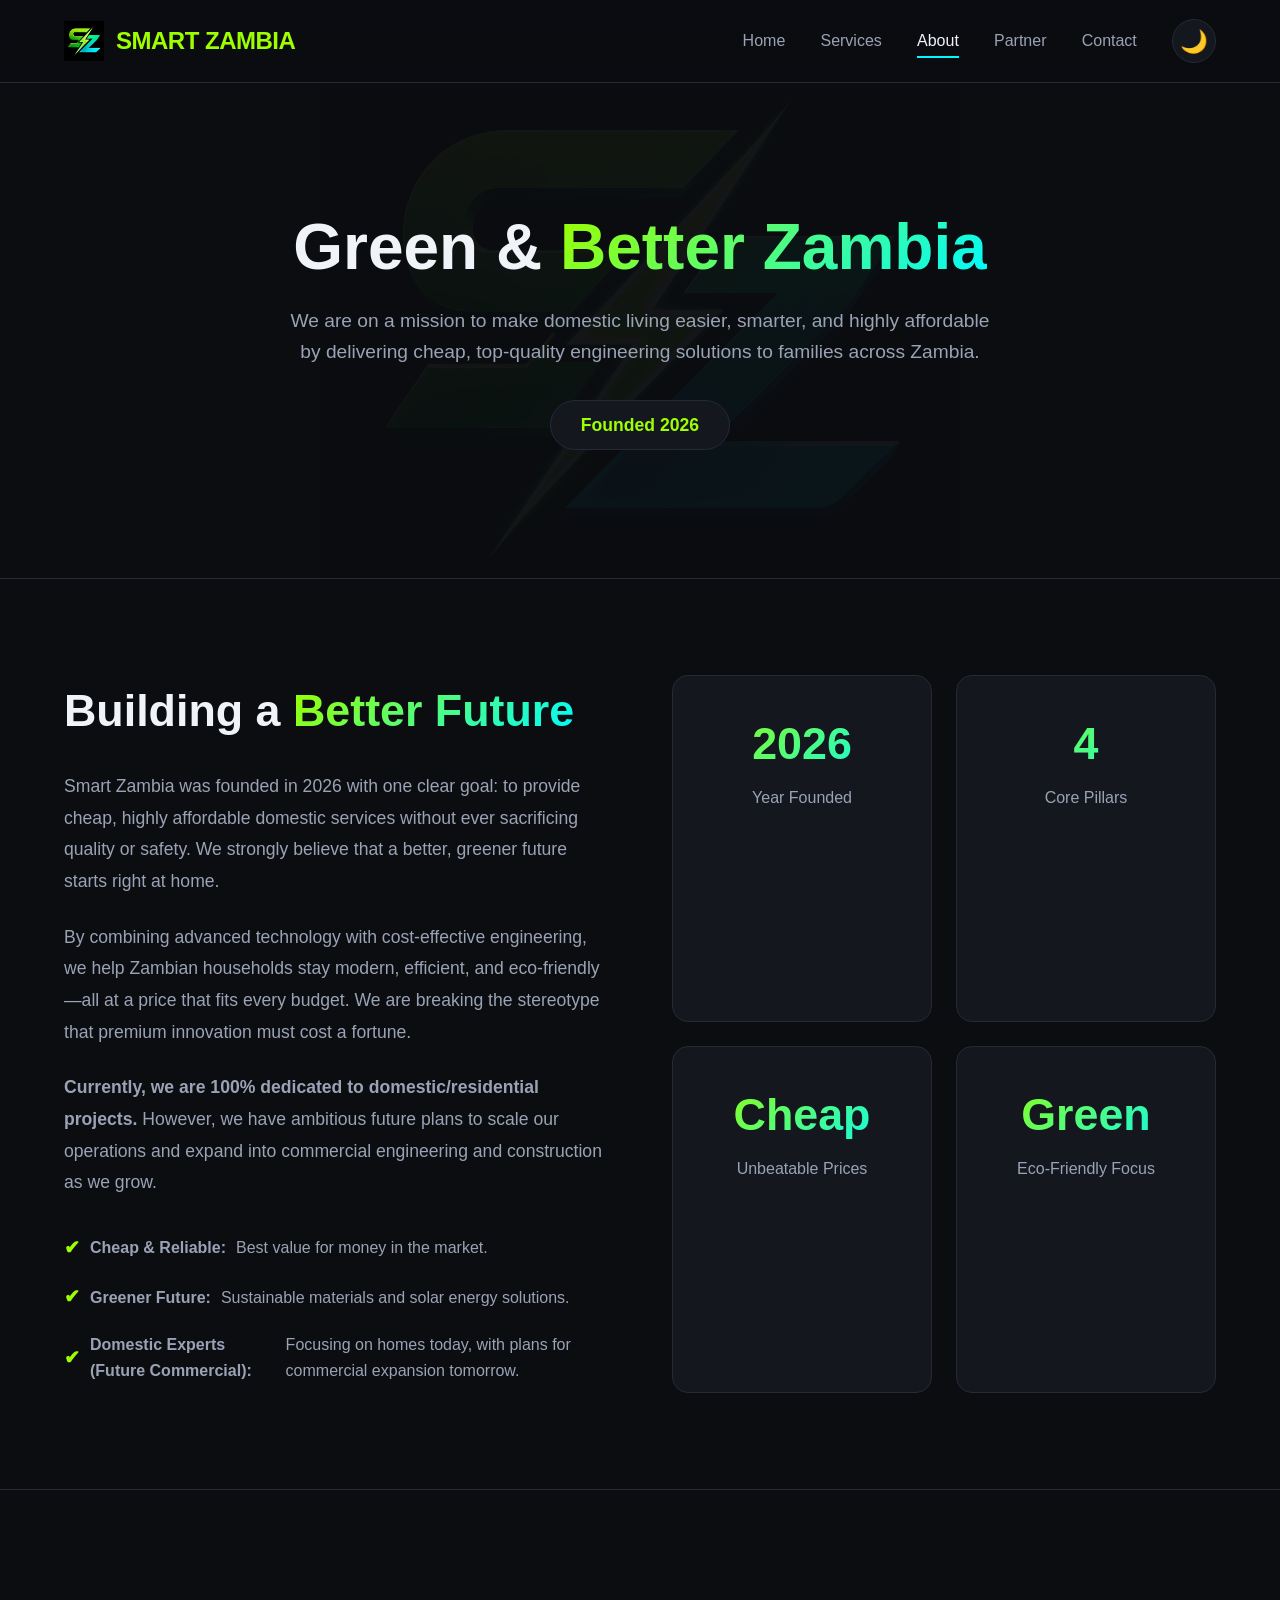
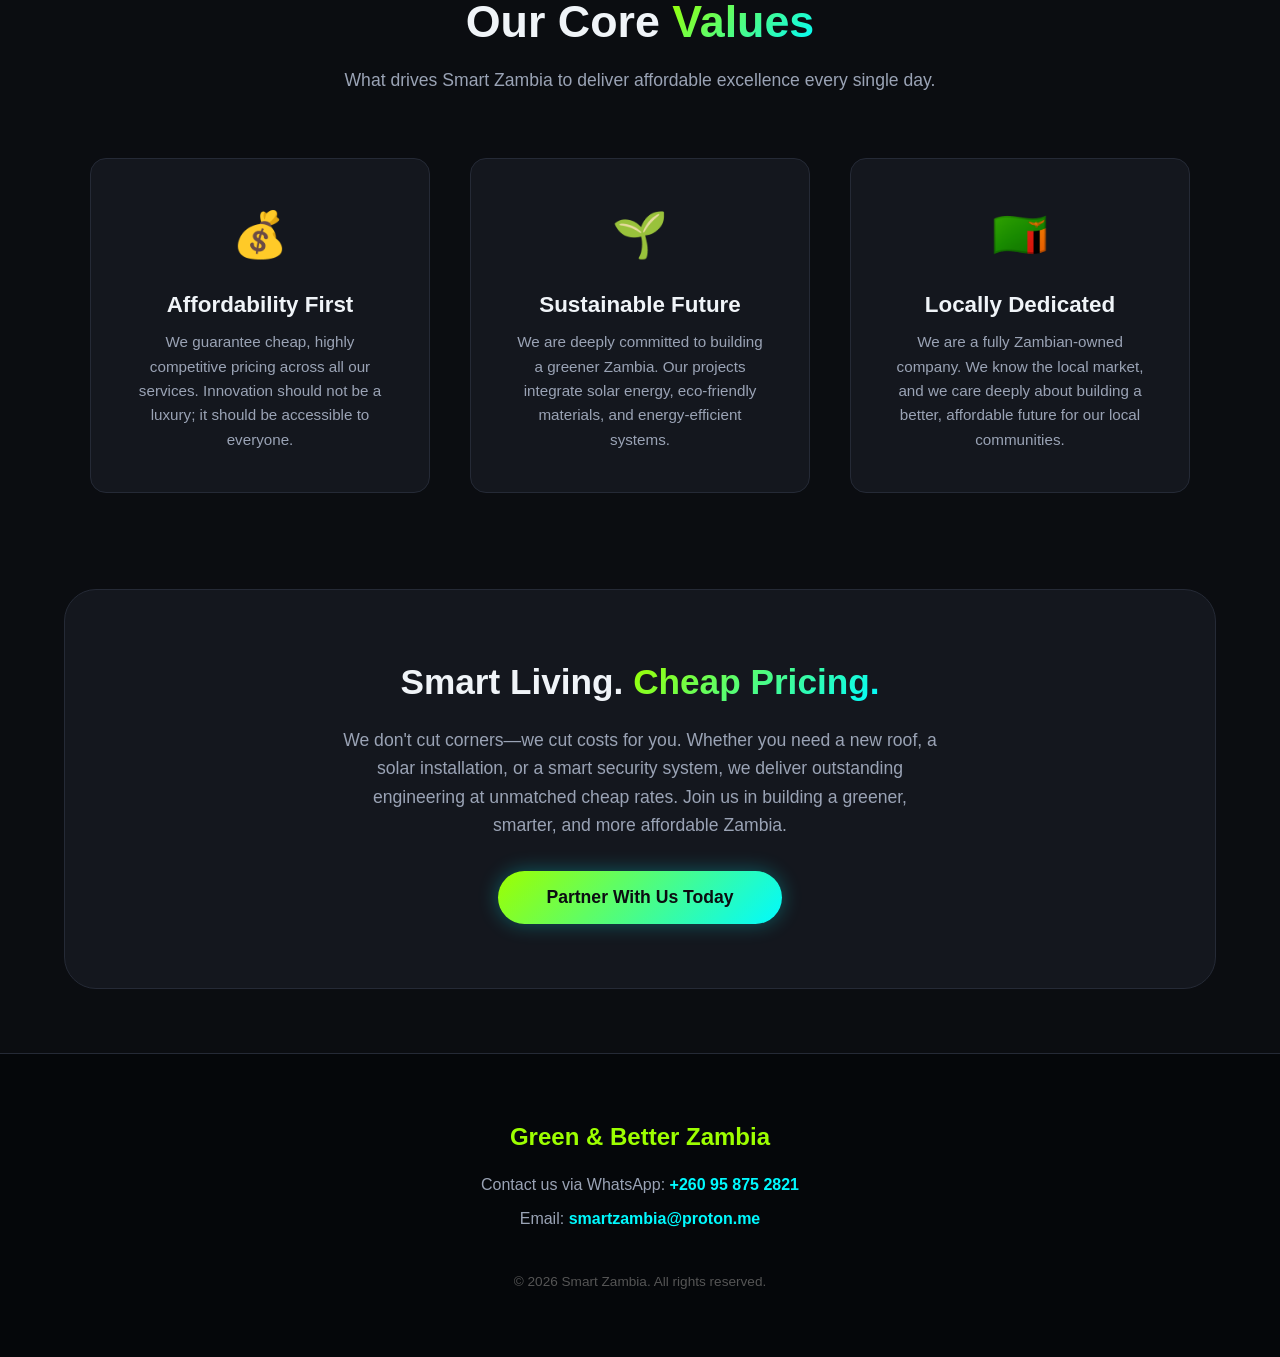
==== commit 061c1d50: "Update print statement from 'Hello' to 'Goodbye'" ====
--- a/about.html
+++ b/about.html
@@ -1,1205 +1,389 @@
 <!DOCTYPE html>
 <html lang="en">
 <head>
-    <meta charset="UTF-8" />
-    <meta name="viewport" content="width=device-width, initial-scale=1.0" />
-    <title>About Us – Smart Zambia</title>
-
-    <!-- SEO & Security -->
-    <meta name="description" content="Learn about Smart Zambia — our mission, vision, values, and the team behind Zambia's most trusted engineering solutions." />
-    <meta name="theme-color" content="#0d4a2e" />
-
-    <!-- Fonts & Icons -->
-    <link rel="preconnect" href="https://fonts.googleapis.com" />
-    <link rel="preconnect" href="https://fonts.gstatic.com" crossorigin />
-    <link href="https://fonts.googleapis.com/css2?family=Inter:opsz,wght@14..32,400;14..32,500;14..32,600;14..32,700;14..32,800;14..32,900&display=swap" rel="stylesheet" />
-    <link rel="stylesheet" href="https://cdnjs.cloudflare.com/ajax/libs/font-awesome/6.5.0/css/all.min.css" />
-
+    <meta charset="UTF-8">
+    <meta name="viewport" content="width=device-width, initial-scale=1.0">
+    <title>About Us | Smart Zambia</title>
     <style>
-        /* ============================================================
-           RESET & BASE (same as index – kept for consistency)
-           ============================================================ */
-        *,
-        *::before,
-        *::after {
-            margin: 0;
-            padding: 0;
-            box-sizing: border-box;
-        }
+        /* =========================================
+           1. CSS VARIABLES & THEME ENGINE
+           ========================================= */
         :root {
-            --green-dark: #0d4a2e;
-            --green-mid: #1a6e3e;
-            --green-light: #2d8f54;
-            --copper: #c87a2e;
-            --copper-light: #e8a54b;
-            --copper-glow: rgba(200, 122, 46, 0.3);
-            --white: #ffffff;
-            --off-white: #f2f5f0;
-            --grey-100: #e9ece8;
-            --grey-800: #2c3a2f;
-            --shadow: 0 20px 40px -12px rgba(0, 0, 0, 0.3);
-            --radius: 12px;
-            --transition: 0.35s cubic-bezier(0.25, 0.46, 0.45, 0.94);
-        }
-        html {
-            scroll-behavior: smooth;
-            -webkit-tap-highlight-color: transparent;
-        }
+            /* Core Colors - Dark Mode (Default) */
+            --bg-body: #0b0d11;
+            --bg-card: #14171e;
+            --bg-nav: rgba(11, 13, 17, 0.92);
+            --text-primary: #f0f4f8;
+            --text-secondary: #9aa3b5;
+            --border-color: #252a36;
+            --shadow-color: rgba(0, 0, 0, 0.6);
+            
+            /* Brand Accents */
+            --accent-lime: #9dff00;
+            --accent-cyan: #00faff;
+            --accent-gradient: linear-gradient(135deg, var(--accent-lime), var(--accent-cyan));
+            
+            /* Glow Effects */
+            --glow-lime: rgba(157, 255, 0, 0.3);
+            --glow-cyan: rgba(0, 250, 255, 0.3);
+        }
+
+        /* Light Mode Overrides */
+        body.theme-light {
+            --bg-body: #f2f6fc;
+            --bg-card: #ffffff;
+            --bg-nav: rgba(242, 246, 252, 0.95);
+            --text-primary: #131a26;
+            --text-secondary: #516077;
+            --border-color: #dce3ed;
+            --shadow-color: rgba(0, 0, 0, 0.05);
+        }
+
+        /* =========================================
+           2. RESET & ENGINEERED TYPOGRAPHY
+           ========================================= */
+        * { margin: 0; padding: 0; box-sizing: border-box; }
+        html { scroll-behavior: smooth; }
         body {
-            font-family: 'Inter', -apple-system, BlinkMacSystemFont, sans-serif;
-            background: var(--off-white);
-            color: var(--grey-800);
+            font-family: 'Inter', -apple-system, BlinkMacSystemFont, "Segoe UI", Roboto, sans-serif;
+            background-color: var(--bg-body);
+            color: var(--text-primary);
             line-height: 1.6;
-            overflow-x: hidden;
-        }
-        a {
-            text-decoration: none;
-            color: inherit;
-        }
-        img {
-            max-width: 100%;
-            display: block;
-        }
-        ul {
-            list-style: none;
-        }
-        .container {
-            width: 100%;
-            max-width: 1200px;
-            margin: 0 auto;
-            padding: 0 24px;
-        }
-
-        /* ============================================================
-           PRELOADER
-           ============================================================ */
-        #preloader {
-            position: fixed;
-            inset: 0;
-            z-index: 99999;
-            background: var(--green-dark);
-            display: flex;
-            align-items: center;
-            justify-content: center;
-            flex-direction: column;
-            gap: 24px;
-            transition: opacity 0.8s ease, visibility 0.8s ease;
-        }
-        #preloader.hidden {
-            opacity: 0;
-            visibility: hidden;
-            pointer-events: none;
-        }
-        .loader-icon {
-            display: flex;
-            align-items: center;
-            gap: 8px;
-            font-size: 3.2rem;
-            font-weight: 900;
-            color: var(--copper-light);
-        }
-        .loader-icon .bolt {
-            color: var(--white);
-            font-size: 2.4rem;
-        }
-        .loader-bar {
-            width: 200px;
-            height: 4px;
-            background: rgba(255, 255, 255, 0.15);
-            border-radius: 4px;
-            overflow: hidden;
-        }
-        .loader-bar span {
-            display: block;
-            height: 100%;
-            width: 0%;
-            background: linear-gradient(90deg, var(--copper), var(--copper-light));
-            border-radius: 4px;
-            animation: loadProgress 1.8s ease-in-out forwards;
-        }
-        @keyframes loadProgress {
-            0% {
-                width: 0%;
-            }
-            100% {
-                width: 100%;
-            }
-        }
-
-        /* ============================================================
-           HEADER (same as index)
-           ============================================================ */
-        .header {
-            position: fixed;
-            top: 0;
-            left: 0;
-            width: 100%;
-            z-index: 1000;
-            background: rgba(13, 74, 46, 0.92);
-            backdrop-filter: blur(12px);
-            -webkit-backdrop-filter: blur(12px);
-            border-bottom: 1px solid rgba(255, 255, 255, 0.06);
-            transition: var(--transition);
-        }
-        .header.scrolled {
-            background: rgba(13, 74, 46, 0.98);
-            box-shadow: 0 8px 30px rgba(0, 0, 0, 0.25);
-        }
-        .header__inner {
-            display: flex;
-            align-items: center;
-            justify-content: space-between;
-            height: 76px;
-        }
-        .logo {
-            display: flex;
-            align-items: center;
-            gap: 10px;
-            font-weight: 800;
-            font-size: 1.5rem;
-            color: var(--white);
-            letter-spacing: -0.5px;
-        }
-        .logo__icon {
-            display: flex;
-            align-items: center;
-            gap: 2px;
-            background: var(--copper);
-            padding: 6px 10px 6px 8px;
-            border-radius: 8px;
-            color: var(--white);
-            font-size: 1.1rem;
-            line-height: 1;
-        }
-        .logo__icon .bolt {
-            color: #fff4d6;
-            font-size: 1rem;
-        }
-        .logo__text span {
-            color: var(--copper-light);
-        }
-        .nav__list {
-            display: flex;
-            align-items: center;
-            gap: 32px;
-        }
-        .nav__list a {
-            font-weight: 600;
-            font-size: 0.95rem;
-            color: rgba(255, 255, 255, 0.75);
-            transition: var(--transition);
-            position: relative;
-            letter-spacing: 0.3px;
-        }
-        .nav__list a::after {
-            content: '';
-            position: absolute;
-            bottom: -4px;
-            left: 0;
-            width: 0;
-            height: 2px;
-            background: var(--copper-light);
-            transition: var(--transition);
-        }
-        .nav__list a:hover,
-        .nav__list a.active {
-            color: var(--white);
-        }
-        .nav__list a:hover::after,
-        .nav__list a.active::after {
-            width: 100%;
-        }
-        .nav__toggle {
-            display: none;
-            flex-direction: column;
-            gap: 5px;
-            background: transparent;
-            border: none;
-            cursor: pointer;
-            padding: 4px;
-        }
-        .nav__toggle .bar {
-            width: 28px;
-            height: 2.5px;
-            background: var(--white);
-            border-radius: 4px;
-            transition: var(--transition);
-            transform-origin: center;
-        }
-        .nav__toggle.open .bar:nth-child(1) {
-            transform: rotate(45deg) translate(5px, 5px);
-        }
-        .nav__toggle.open .bar:nth-child(2) {
-            opacity: 0;
-        }
-        .nav__toggle.open .bar:nth-child(3) {
-            transform: rotate(-45deg) translate(5px, -5px);
-        }
-
-        /* ============================================================
-           COMMON SECTION STYLES
-           ============================================================ */
-        .section {
-            padding: 80px 0;
-        }
-        .section__header {
-            text-align: center;
-            max-width: 680px;
-            margin: 0 auto 56px;
-        }
-        .section__tag {
-            display: inline-flex;
-            align-items: center;
-            gap: 8px;
-            font-weight: 700;
-            font-size: 0.8rem;
-            text-transform: uppercase;
-            letter-spacing: 1.5px;
-            color: var(--copper);
-            background: rgba(200, 122, 46, 0.08);
-            padding: 6px 16px;
-            border-radius: 50px;
-            margin-bottom: 16px;
-        }
-        .section__title {
-            font-size: 2.8rem;
-            font-weight: 800;
-            line-height: 1.15;
-            letter-spacing: -1px;
-            color: var(--green-dark);
-        }
-        .section__title span {
-            color: var(--copper);
-        }
-        .section__desc {
-            font-size: 1.1rem;
-            color: var(--grey-800);
-            opacity: 0.8;
-            margin-top: 12px;
-            line-height: 1.7;
-        }
-        .btn {
-            display: inline-flex;
-            align-items: center;
-            gap: 10px;
-            padding: 14px 32px;
-            border-radius: 50px;
-            font-weight: 700;
-            font-size: 0.95rem;
-            border: none;
-            cursor: pointer;
-            transition: var(--transition);
-            text-decoration: none;
-            letter-spacing: 0.3px;
-        }
-        .btn--primary {
-            background: var(--copper);
-            color: var(--white);
-            box-shadow: 0 8px 24px rgba(200, 122, 46, 0.35);
-        }
-        .btn--primary:hover {
-            background: var(--copper-light);
-            transform: translateY(-3px);
-            box-shadow: 0 12px 32px rgba(200, 122, 46, 0.45);
-        }
-        .btn--outline {
-            background: transparent;
-            color: var(--white);
-            border: 2px solid rgba(255, 255, 255, 0.3);
-        }
-        .btn--outline:hover {
-            border-color: var(--copper-light);
-            background: rgba(200, 122, 46, 0.15);
-            transform: translateY(-3px);
-        }
-        .btn--large {
-            padding: 18px 44px;
-            font-size: 1.1rem;
-        }
-
-        /* ============================================================
-           PAGE HERO (About)
-           ============================================================ */
-        .page-hero {
-            position: relative;
-            padding: 160px 0 80px;
-            background: var(--green-dark);
-            overflow: hidden;
-            text-align: center;
-        }
-        .page-hero__bg {
-            position: absolute;
-            inset: 0;
-            background: url('https://images.unsplash.com/photo-1504917595217-d4dc5ebe6122?ixlib=rb-4.0.3&auto=format&fit=crop&w=1920&q=80') center 30%/cover no-repeat;
-            opacity: 0.15;
-            mix-blend-mode: overlay;
-        }
-        .page-hero__overlay {
-            position: absolute;
-            inset: 0;
-            background: linear-gradient(135deg, rgba(13, 74, 46, 0.9) 0%, rgba(13, 74, 46, 0.5) 100%);
-            z-index: 1;
-        }
-        .page-hero__content {
-            position: relative;
-            z-index: 2;
-            color: var(--white);
-            max-width: 800px;
-            margin: 0 auto;
-        }
-        .page-hero__content h1 {
-            font-size: 3.6rem;
-            font-weight: 900;
-            line-height: 1.1;
-            letter-spacing: -1.5px;
-            margin-bottom: 16px;
-        }
-        .page-hero__content h1 span {
-            color: var(--copper-light);
-        }
-        .page-hero__content p {
-            font-size: 1.2rem;
-            opacity: 0.8;
-            max-width: 600px;
-            margin: 0 auto;
-            line-height: 1.7;
-        }
-        .page-hero__breadcrumb {
-            display: flex;
-            justify-content: center;
-            gap: 8px;
-            margin-top: 24px;
-            font-size: 0.9rem;
-            color: rgba(255, 255, 255, 0.5);
-        }
-        .page-hero__breadcrumb a {
-            color: var(--copper-light);
-            transition: var(--transition);
-        }
-        .page-hero__breadcrumb a:hover {
-            color: var(--white);
-        }
-
-        /* ============================================================
-           ABOUT STORY
-           ============================================================ */
-        .about-story {
-            background: var(--white);
-        }
-        .about-story__grid {
-            display: grid;
-            grid-template-columns: 1fr 1fr;
-            gap: 60px;
-            align-items: center;
-        }
-        .about-story__image {
-            border-radius: var(--radius);
-            overflow: hidden;
-            box-shadow: var(--shadow);
-        }
-        .about-story__image img {
-            width: 100%;
-            height: 400px;
-            object-fit: cover;
-        }
-        .about-story__content .section__title {
-            text-align: left;
-        }
-        .about-story__content p {
-            font-size: 1.05rem;
-            opacity: 0.8;
-            line-height: 1.8;
-            margin: 16px 0 8px;
-        }
-
-        /* ============================================================
-           MISSION & VISION
-           ============================================================ */
-        .mission-vision {
-            background: var(--off-white);
-        }
-        .mission-vision__grid {
-            display: grid;
-            grid-template-columns: 1fr 1fr;
-            gap: 40px;
-        }
-        .mv-card {
-            background: var(--white);
-            padding: 40px 32px;
-            border-radius: var(--radius);
-            box-shadow: 0 4px 16px rgba(0, 0, 0, 0.04);
-            border-top: 6px solid var(--copper);
-            transition: var(--transition);
-        }
-        .mv-card:hover {
-            transform: translateY(-6px);
-            box-shadow: var(--shadow);
-        }
-        .mv-card__icon {
-            font-size: 2.4rem;
-            color: var(--copper);
-            margin-bottom: 16px;
-        }
-        .mv-card h3 {
-            font-size: 1.6rem;
-            font-weight: 800;
-            color: var(--green-dark);
-            margin-bottom: 12px;
-        }
-        .mv-card p {
-            opacity: 0.8;
-            line-height: 1.7;
-        }
-
-        /* ============================================================
-           VALUES / CORE
-           ============================================================ */
-        .values {
-            background: var(--white);
-        }
-        .values__grid {
-            display: grid;
-            grid-template-columns: repeat(4, 1fr);
-            gap: 28px;
-        }
-        .value-item {
-            text-align: center;
-            padding: 32px 20px;
-            background: var(--off-white);
-            border-radius: var(--radius);
-            transition: var(--transition);
-            border-bottom: 4px solid transparent;
-        }
-        .value-item:hover {
-            transform: translateY(-6px);
-            border-bottom-color: var(--copper);
-            box-shadow: var(--shadow);
-        }
-        .value-item__icon {
-            font-size: 2.4rem;
-            color: var(--copper);
-            margin-bottom: 12px;
-        }
-        .value-item h4 {
-            font-size: 1.2rem;
-            font-weight: 700;
-            color: var(--green-dark);
-            margin-bottom: 6px;
-        }
-        .value-item p {
-            font-size: 0.95rem;
-            opacity: 0.7;
-            line-height: 1.6;
-        }
-
-        /* ============================================================
-           TIMELINE
-           ============================================================ */
-        .timeline {
-            background: var(--off-white);
-        }
-        .timeline__list {
-            display: flex;
-            flex-direction: column;
-            gap: 24px;
-            max-width: 800px;
-            margin: 0 auto;
-            position: relative;
-        }
-        .timeline__list::before {
-            content: '';
-            position: absolute;
-            left: 30px;
-            top: 0;
-            bottom: 0;
-            width: 3px;
-            background: var(--copper);
-            opacity: 0.2;
-        }
-        .timeline-item {
-            display: flex;
-            gap: 32px;
-            padding-left: 70px;
-            position: relative;
-        }
-        .timeline-item::before {
-            content: '';
-            position: absolute;
-            left: 22px;
-            top: 6px;
-            width: 18px;
-            height: 18px;
-            background: var(--copper);
-            border-radius: 50%;
-            border: 4px solid var(--white);
-            box-shadow: 0 0 0 3px var(--copper);
-        }
-        .timeline-item__year {
-            font-weight: 900;
-            font-size: 1.6rem;
-            color: var(--copper);
-            min-width: 80px;
-            letter-spacing: -0.5px;
-        }
-        .timeline-item__content h4 {
-            font-size: 1.2rem;
-            font-weight: 700;
-            color: var(--green-dark);
-        }
-        .timeline-item__content p {
-            opacity: 0.75;
-            line-height: 1.6;
-        }
-
-        /* ============================================================
-           TEAM / LEADERSHIP (optional placeholder)
-           ============================================================ */
-        .team {
-            background: var(--white);
-        }
-        .team__grid {
-            display: grid;
-            grid-template-columns: repeat(3, 1fr);
-            gap: 28px;
-        }
-        .team-card {
-            background: var(--off-white);
-            border-radius: var(--radius);
-            padding: 28px 20px;
-            text-align: center;
-            transition: var(--transition);
-        }
-        .team-card:hover {
-            transform: translateY(-6px);
-            box-shadow: var(--shadow);
-        }
-        .team-card__avatar {
-            width: 80px;
-            height: 80px;
-            border-radius: 50%;
-            background: var(--green-dark);
-            margin: 0 auto 16px;
-            display: flex;
-            align-items: center;
-            justify-content: center;
-            font-size: 2rem;
-            font-weight: 700;
-            color: var(--copper-light);
-        }
-        .team-card h4 {
-            font-weight: 700;
-            color: var(--green-dark);
-        }
-        .team-card span {
-            font-size: 0.9rem;
-            opacity: 0.6;
-        }
-        .team-card p {
-            font-size: 0.9rem;
-            opacity: 0.7;
-            margin-top: 8px;
-            line-height: 1.5;
-        }
-
-        /* ============================================================
-           CTA SECTION
-           ============================================================ */
-        .about-cta {
-            background: var(--green-dark);
-            color: var(--white);
-            text-align: center;
-        }
-        .about-cta .section__title {
-            color: var(--white);
-        }
-        .about-cta .section__title span {
-            color: var(--copper-light);
-        }
-        .about-cta p {
-            max-width: 560px;
-            margin: 16px auto 32px;
-            opacity: 0.8;
-            font-size: 1.1rem;
-            line-height: 1.7;
-        }
-
-        /* ============================================================
-           FOOTER (same as index)
-           ============================================================ */
-        .footer {
-            background: var(--green-dark);
-            color: rgba(255, 255, 255, 0.7);
-            padding: 60px 0 24px;
-        }
-        .footer__grid {
-            display: grid;
-            grid-template-columns: 2fr 1fr 1fr 1.5fr;
-            gap: 40px;
-            margin-bottom: 40px;
-        }
-        .footer__brand .logo {
-            margin-bottom: 16px;
-        }
-        .footer__tagline {
-            font-size: 0.95rem;
-            line-height: 1.7;
-            max-width: 320px;
-            opacity: 0.75;
-        }
-        .footer__social {
-            display: flex;
-            gap: 14px;
-            margin-top: 20px;
-        }
-        .footer__social a {
-            width: 40px;
-            height: 40px;
-            border-radius: 50%;
-            background: rgba(255, 255, 255, 0.06);
-            display: flex;
-            align-items: center;
-            justify-content: center;
-            color: var(--white);
-            transition: var(--transition);
-            border: 1px solid rgba(255, 255, 255, 0.05);
-        }
-        .footer__social a:hover {
-            background: var(--copper);
-            transform: translateY(-4px);
-        }
-        .footer__links h4,
-        .footer__contact h4 {
-            color: var(--white);
-            font-weight: 700;
-            font-size: 1rem;
-            margin-bottom: 16px;
-            letter-spacing: 0.3px;
-        }
-        .footer__links ul,
-        .footer__contact ul {
-            display: flex;
-            flex-direction: column;
-            gap: 10px;
-        }
-        .footer__links a,
-        .footer__contact a {
-            transition: var(--transition);
-            font-size: 0.92rem;
-        }
-        .footer__links a:hover,
-        .footer__contact a:hover {
-            color: var(--copper-light);
-        }
-        .footer__contact li {
-            display: flex;
-            align-items: center;
-            gap: 12px;
-            font-size: 0.92rem;
-        }
-        .footer__contact i {
-            width: 20px;
-            color: var(--copper-light);
-            font-size: 0.95rem;
-        }
-        .footer__bottom {
-            border-top: 1px solid rgba(255, 255, 255, 0.06);
-            padding-top: 24px;
-            display: flex;
-            justify-content: space-between;
-            align-items: center;
-            flex-wrap: wrap;
-            gap: 12px;
-            font-size: 0.85rem;
-        }
-        .footer__legal {
-            display: flex;
-            gap: 16px;
-        }
-        .footer__legal a {
-            transition: var(--transition);
-        }
-        .footer__legal a:hover {
-            color: var(--copper-light);
-        }
-
-        /* ============================================================
-           BACK TO TOP
-           ============================================================ */
-        #backToTop {
-            position: fixed;
-            bottom: 30px;
-            right: 30px;
-            z-index: 900;
-            width: 48px;
-            height: 48px;
-            background: var(--copper);
-            color: var(--white);
-            border: none;
-            border-radius: 50%;
-            font-size: 1.2rem;
-            cursor: pointer;
-            box-shadow: 0 8px 24px rgba(200, 122, 46, 0.35);
-            transition: var(--transition);
-            opacity: 0;
-            visibility: hidden;
-            transform: translateY(20px);
-        }
-        #backToTop.visible {
-            opacity: 1;
-            visibility: visible;
-            transform: translateY(0);
-        }
-        #backToTop:hover {
-            background: var(--copper-light);
-            transform: translateY(-4px);
-        }
-
-        /* ============================================================
-           RESPONSIVE
-           ============================================================ */
-        @media (max-width: 992px) {
-            .about-story__grid {
-                grid-template-columns: 1fr;
-            }
-            .mission-vision__grid {
-                grid-template-columns: 1fr;
-            }
-            .values__grid {
-                grid-template-columns: repeat(2, 1fr);
-            }
-            .team__grid {
-                grid-template-columns: repeat(2, 1fr);
-            }
-            .footer__grid {
-                grid-template-columns: 1fr 1fr;
-            }
-            .nav__list {
-                display: none;
-                flex-direction: column;
-                position: absolute;
-                top: 76px;
-                left: 0;
-                right: 0;
-                background: var(--green-dark);
-                padding: 24px;
-                gap: 16px;
-                border-bottom: 2px solid var(--copper);
-                box-shadow: var(--shadow);
-            }
-            .nav__list.open {
-                display: flex;
-            }
-            .nav__toggle {
-                display: flex;
-            }
-        }
-        @media (max-width: 640px) {
-            .page-hero__content h1 {
-                font-size: 2.4rem;
-            }
-            .values__grid {
-                grid-template-columns: 1fr;
-            }
-            .team__grid {
-                grid-template-columns: 1fr;
-            }
-            .footer__grid {
-                grid-template-columns: 1fr;
-            }
-            .section__title {
-                font-size: 2rem;
-            }
-            .timeline-item {
-                flex-direction: column;
-                gap: 4px;
-                padding-left: 60px;
-            }
-            .timeline-item__year {
-                font-size: 1.2rem;
-            }
-            .timeline__list::before {
-                left: 20px;
-            }
-            .timeline-item::before {
-                left: 12px;
-            }
-            .about-story__image img {
-                height: 250px;
-            }
+            transition: background-color 0.4s cubic-bezier(0.25, 0.8, 0.25, 1), color 0.3s ease;
+        }
+
+        /* Custom Advanced Scrollbar */
+        ::-webkit-scrollbar { width: 10px; }
+        ::-webkit-scrollbar-track { background: var(--bg-body); border-left: 1px solid var(--border-color); }
+        ::-webkit-scrollbar-thumb { background: var(--accent-gradient); border-radius: 10px; }
+        ::-webkit-scrollbar-thumb:hover { opacity: 0.8; }
+
+        a { text-decoration: none; color: inherit; transition: color 0.3s; }
+        ul { list-style: none; }
+
+        /* =========================================
+           3. NAVIGATION BAR (Sticky Glassmorphism)
+           ========================================= */
+        .navbar {
+            position: sticky; top: 0; z-index: 999;
+            display: flex; justify-content: space-between; align-items: center;
+            padding: 1.2rem 5%; background: var(--bg-nav);
+            backdrop-filter: blur(12px); -webkit-backdrop-filter: blur(12px);
+            border-bottom: 1px solid var(--border-color);
+            transition: background 0.4s ease, border 0.3s ease;
+        }
+        .nav-brand {
+            display: flex; align-items: center; gap: 12px; font-size: 1.5rem; font-weight: 800;
+            color: var(--accent-lime); letter-spacing: -0.5px;
+        }
+        .nav-brand img { height: 40px; width: auto; }
+        .nav-links { display: flex; gap: 2.2rem; align-items: center; }
+        .nav-links a {
+            font-weight: 500; font-size: 1rem; color: var(--text-secondary);
+            position: relative; transition: color 0.3s;
+        }
+        .nav-links a::after {
+            content: ''; position: absolute; bottom: -4px; left: 0; width: 0; height: 2px;
+            background: var(--accent-gradient); transition: width 0.3s ease;
+        }
+        .nav-links a:hover { color: var(--text-primary); }
+        .nav-links a:hover::after { width: 100%; }
+        
+        /* Active Page Highlight */
+        .nav-links a.active { color: var(--text-primary); }
+        .nav-links a.active::after { width: 100%; background: var(--accent-cyan); }
+        
+        /* Dark/Light Toggle Button */
+        .theme-toggle {
+            background: var(--bg-card); border: 1px solid var(--border-color);
+            width: 44px; height: 44px; border-radius: 50%; cursor: pointer;
+            display: flex; align-items: center; justify-content: center;
+            font-size: 1.4rem; color: var(--text-primary);
+            transition: all 0.3s cubic-bezier(0.175, 0.885, 0.32, 1.275);
+        }
+        .theme-toggle:hover { transform: rotate(30deg) scale(1.1); border-color: var(--accent-cyan); box-shadow: 0 0 15px var(--glow-cyan); }
+
+        /* =========================================
+           4. ABOUT HERO (Watermark & Glow)
+           ========================================= */
+        .about-hero {
+            min-height: 55vh; display: flex; flex-direction: column; justify-content: center; align-items: center;
+            text-align: center; padding: 4rem 5%; position: relative; overflow: hidden;
+        }
+        /* The Logo Watermark Engine */
+        .about-hero::before {
+            content: ''; position: absolute; top: 0; left: 0; width: 100%; height: 100%;
+            background-image: url('images/logo.png'); background-size: 50%; background-repeat: no-repeat;
+            background-position: center; opacity: 0.035; pointer-events: none; z-index: 0;
+            animation: slowFloat 20s infinite alternate ease-in-out;
+        }
+        @keyframes slowFloat {
+            0% { transform: scale(1) rotate(0deg); }
+            100% { transform: scale(1.1) rotate(3deg); }
+        }
+        .hero-content {
+            position: relative; z-index: 1; max-width: 800px;
+            animation: fadeUp 1s cubic-bezier(0.19, 1, 0.22, 1) forwards;
+        }
+        @keyframes fadeUp { from { opacity: 0; transform: translateY(30px); } to { opacity: 1; transform: translateY(0); } }
+
+        .about-hero h1 {
+            font-size: clamp(2.8rem, 5vw, 4rem); font-weight: 900; line-height: 1.1; margin-bottom: 1.5rem;
+        }
+        .about-hero h1 span { background: var(--accent-gradient); -webkit-background-clip: text; -webkit-text-fill-color: transparent; background-clip: text; }
+        .about-hero p {
+            font-size: 1.2rem; color: var(--text-secondary); max-width: 700px; margin: 0 auto;
+            -webkit-text-fill-color: var(--text-secondary);
+        }
+        .founded-badge {
+            display: inline-block; margin-top: 2rem; padding: 10px 30px;
+            border: 1px solid var(--border-color); border-radius: 50px;
+            background: var(--bg-card); color: var(--accent-lime); font-weight: 700; font-size: 1.1rem;
+        }
+
+        /* =========================================
+           5. OUR STORY & MISSION SECTION
+           ========================================= */
+        .our-story {
+            padding: 6rem 5%; background: var(--bg-body); border-top: 1px solid var(--border-color);
+            border-bottom: 1px solid var(--border-color);
+        }
+        .story-grid {
+            display: grid; grid-template-columns: 1fr 1fr; gap: 4rem;
+            max-width: 1200px; margin: 0 auto;
+        }
+        .story-text h2 { font-size: 2.8rem; font-weight: 800; margin-bottom: 1.5rem; }
+        .story-text h2 span { background: var(--accent-gradient); -webkit-background-clip: text; -webkit-text-fill-color: transparent; }
+        .story-text p { color: var(--text-secondary); font-size: 1.1rem; line-height: 1.8; margin-bottom: 1.5rem; }
+        .story-text ul { padding: 0; margin: 0; }
+        .story-text ul li {
+            padding: 0.6rem 0; color: var(--text-secondary); display: flex; align-items: center; gap: 10px; font-size: 1rem;
+        }
+        .story-text ul li::before { content: "✔"; color: var(--accent-lime); font-weight: bold; font-size: 1.2rem; }
+
+        .stats-box {
+            display: grid; grid-template-columns: 1fr 1fr; gap: 1.5rem;
+        }
+        .stat-card {
+            background: var(--bg-card); border: 1px solid var(--border-color);
+            padding: 2rem; border-radius: 16px; text-align: center;
+            transition: transform 0.3s ease, border 0.3s ease;
+        }
+        .stat-card:hover { transform: translateY(-5px); border-color: var(--accent-cyan); }
+        .stat-number {
+            font-size: 2.8rem; font-weight: 900;
+            background: var(--accent-gradient); -webkit-background-clip: text; -webkit-text-fill-color: transparent;
+            display: block; margin-bottom: 0.3rem;
+        }
+        .stat-label { color: var(--text-secondary); font-weight: 500; }
+
+        /* =========================================
+           6. CORE VALUES (Who We Are)
+           ========================================= */
+        .core-values {
+            padding: 6rem 5%; background: var(--bg-body);
+        }
+        .values-grid {
+            display: grid; grid-template-columns: repeat(auto-fit, minmax(250px, 1fr)); gap: 2.5rem;
+            max-width: 1100px; margin: 0 auto;
+        }
+        .value-card {
+            text-align: center; padding: 2.5rem; border-radius: 16px;
+            background: var(--bg-card); border: 1px solid var(--border-color);
+            transition: border 0.3s, transform 0.3s;
+        }
+        .value-card:hover { border-color: var(--accent-lime); transform: translateY(-5px); }
+        .value-card h4 { font-size: 1.4rem; margin: 1rem 0 0.5rem; }
+        .value-card p { color: var(--text-secondary); font-size: 0.95rem; line-height: 1.6; }
+        .value-icon { font-size: 2.8rem; }
+
+        /* =========================================
+           7. DOMESTIC FOCUS BANNER
+           ========================================= */
+        .domestic-banner {
+            background: var(--bg-card); margin: 0 5% 4rem 5%; padding: 4rem; border-radius: 32px;
+            text-align: center; border: 1px solid var(--border-color);
+            position: relative; overflow: hidden;
+        }
+        .domestic-banner h2 { font-size: 2.2rem; margin-bottom: 1rem; }
+        .domestic-banner h2 span { background: var(--accent-gradient); -webkit-background-clip: text; -webkit-text-fill-color: transparent; }
+        .domestic-banner p { color: var(--text-secondary); max-width: 600px; margin: 0 auto 2rem auto; font-size: 1.1rem; }
+        .btn-primary {
+            display: inline-block; padding: 16px 48px; border-radius: 50px; font-weight: 700; font-size: 1.1rem;
+            background: var(--accent-gradient); color: #0b0d11; border: none; cursor: pointer;
+            transition: all 0.3s ease; box-shadow: 0 0 20px var(--glow-cyan);
+        }
+        .btn-primary:hover { transform: translateY(-3px) scale(1.02); box-shadow: 0 0 40px var(--glow-lime); }
+
+        /* =========================================
+           8. ENGINEERED FOOTER
+           ========================================= */
+        footer {
+            background: #05070a; padding: 4rem 5%; border-top: 1px solid var(--border-color);
+            text-align: center; transition: background 0.3s;
+        }
+        body.theme-light footer { background: #e2e8f0; }
+        .footer-content h3 { color: var(--accent-lime); font-size: 1.5rem; margin-bottom: 1rem; }
+        .footer-content p { color: var(--text-secondary); margin-bottom: 0.5rem; }
+        .footer-content a { color: var(--accent-cyan); font-weight: 600; }
+        .footer-content a:hover { color: var(--accent-lime); }
+        .copyright { margin-top: 2.5rem; color: #555; font-size: 0.85rem; }
+        body.theme-light .copyright { color: #94a3b8; }
+
+        /* =========================================
+           9. RESPONSIVE ENGINEERING
+           ========================================= */
+        @media (max-width: 992px) { .nav-links { gap: 1.5rem; } }
+        @media (max-width: 768px) {
+            .navbar { padding: 1rem 5%; } .nav-links { gap: 1rem; font-size: 0.9rem; }
+            .nav-brand { font-size: 1.1rem; gap: 8px; } .nav-brand img { height: 30px; }
+            .about-hero h1 { font-size: 2.8rem; }
+            .story-grid { grid-template-columns: 1fr; gap: 2.5rem; }
+            .stats-box { grid-template-columns: 1fr 1fr; }
+            .domestic-banner { padding: 3rem 1.5rem; }
+        }
+        @media (max-width: 480px) {
+            .nav-links { display: none; }
+            .about-hero h1 { font-size: 2.2rem; }
+            .values-grid { grid-template-columns: 1fr; }
+            .stats-box { grid-template-columns: 1fr; }
         }
     </style>
 </head>
-
 <body>
 
-    <!-- ============================================================
-    PRELOADER
-    ============================================================ -->
-    <div id="preloader" aria-hidden="true">
-        <div class="loader-icon">
-            <span>SZ</span>
-            <span class="bolt"><i class="fas fa-bolt"></i></span>
-        </div>
-        <div class="loader-bar"><span></span></div>
+    <!-- NAVIGATION -->
+    <nav class="navbar">
+        <div class="nav-brand">
+            <img src="images/logo.png" alt="Smart Zambia Logo"> 
+            SMART ZAMBIA
+        </div>
+        <div class="nav-links">
+            <a href="index.html">Home</a>
+            <a href="services.html">Services</a>
+            <a href="about.html" class="active">About</a>
+            <a href="partner.html">Partner</a>
+            <a href="contact.html">Contact</a>
+            <!-- Theme Toggle -->
+            <button class="theme-toggle" id="themeToggle" aria-label="Toggle theme">🌙</button>
+        </div>
+    </nav>
+
+    <!-- HERO -->
+    <section class="about-hero">
+        <div class="hero-content">
+            <h1>Green & <span>Better Zambia</span></h1>
+            <p>We are on a mission to make domestic living easier, smarter, and highly affordable by delivering cheap, top-quality engineering solutions to families across Zambia.</p>
+            <div class="founded-badge">Founded 2026</div>
+        </div>
+    </section>
+
+    <!-- OUR STORY -->
+    <section class="our-story">
+        <div class="story-grid">
+            <div class="story-text">
+                <h2>Building a <span>Better Future</span></h2>
+                <p>Smart Zambia was founded in 2026 with one clear goal: to provide cheap, highly affordable domestic services without ever sacrificing quality or safety. We strongly believe that a better, greener future starts right at home.</p>
+                <p>By combining advanced technology with cost-effective engineering, we help Zambian households stay modern, efficient, and eco-friendly—all at a price that fits every budget. We are breaking the stereotype that premium innovation must cost a fortune.</p>
+                <p><strong>Currently, we are 100% dedicated to domestic/residential projects.</strong> However, we have ambitious future plans to scale our operations and expand into commercial engineering and construction as we grow.</p>
+                <ul>
+                    <li><strong>Cheap & Reliable:</strong> Best value for money in the market.</li>
+                    <li><strong>Greener Future:</strong> Sustainable materials and solar energy solutions.</li>
+                    <li><strong>Domestic Experts (Future Commercial):</strong> Focusing on homes today, with plans for commercial expansion tomorrow.</li>
+                </ul>
+            </div>
+            
+            <div class="stats-box">
+                <div class="stat-card">
+                    <span class="stat-number">2026</span>
+                    <span class="stat-label">Year Founded</span>
+                </div>
+                <div class="stat-card">
+                    <span class="stat-number">4</span>
+                    <span class="stat-label">Core Pillars</span>
+                </div>
+                <div class="stat-card">
+                    <span class="stat-number">Cheap</span>
+                    <span class="stat-label">Unbeatable Prices</span>
+                </div>
+                <div class="stat-card">
+                    <span class="stat-number">Green</span>
+                    <span class="stat-label">Eco-Friendly Focus</span>
+                </div>
+            </div>
+        </div>
+    </section>
+
+    <!-- CORE VALUES -->
+    <section class="core-values">
+        <div class="section-header" style="text-align: center; margin-bottom: 4rem;">
+            <h2 style="font-size: 2.8rem; font-weight: 800; margin-bottom: 0.5rem;">Our Core <span style="background: var(--accent-gradient); -webkit-background-clip: text; -webkit-text-fill-color: transparent;">Values</span></h2>
+            <p style="color: var(--text-secondary); font-size: 1.1rem; max-width: 600px; margin: 0 auto;">What drives Smart Zambia to deliver affordable excellence every single day.</p>
+        </div>
+        <div class="values-grid">
+            <div class="value-card">
+                <div class="value-icon">💰</div>
+                <h4>Affordability First</h4>
+                <p>We guarantee cheap, highly competitive pricing across all our services. Innovation should not be a luxury; it should be accessible to everyone.</p>
+            </div>
+            <div class="value-card">
+                <div class="value-icon">🌱</div>
+                <h4>Sustainable Future</h4>
+                <p>We are deeply committed to building a greener Zambia. Our projects integrate solar energy, eco-friendly materials, and energy-efficient systems.</p>
+            </div>
+            <div class="value-card">
+                <div class="value-icon">🇿🇲</div>
+                <h4>Locally Dedicated</h4>
+                <p>We are a fully Zambian-owned company. We know the local market, and we care deeply about building a better, affordable future for our local communities.</p>
+            </div>
+        </div>
+    </section>
+
+    <!-- DOMESTIC FOCUS BANNER -->
+    <div class="domestic-banner">
+        <h2>Smart Living. <span>Cheap Pricing.</span></h2>
+        <p>We don't cut corners—we cut costs for you. Whether you need a new roof, a solar installation, or a smart security system, we deliver outstanding engineering at unmatched cheap rates. Join us in building a greener, smarter, and more affordable Zambia.</p>
+        <a href="partner.html"><button class="btn-primary">Partner With Us Today</button></a>
     </div>
 
-    <!-- ============================================================
-    HEADER
-    ============================================================ -->
-    <header class="header" id="header" role="banner">
-        <div class="container header__inner">
-            <a href="index.html" class="logo" aria-label="Smart Zambia Home">
-                <div class="logo__icon">
-                    <span>SZ</span>
-                    <span class="bolt"><i class="fas fa-bolt"></i></span>
-                </div>
-                <span class="logo__text">Smart<span>Zambia</span></span>
-            </a>
-
-            <nav class="nav" aria-label="Main navigation">
-                <ul class="nav__list" id="navList">
-                    <li><a href="index.html">Home</a></li>
-                    <li><a href="about.html" class="active">About</a></li>
-                    <li><a href="services.html">Services</a></li>
-                    <li><a href="partner.html">Partner</a></li>
-                    <li><a href="contact.html">Contact</a></li>
-                </ul>
-            </nav>
-
-            <button class="nav__toggle" id="navToggle" aria-label="Toggle navigation" aria-expanded="false">
-                <span class="bar"></span>
-                <span class="bar"></span>
-                <span class="bar"></span>
-            </button>
-        </div>
-    </header>
-
-    <!-- ============================================================
-    PAGE HERO
-    ============================================================ -->
-    <section class="page-hero" aria-label="About page header">
-        <div class="page-hero__bg"></div>
-        <div class="page-hero__overlay"></div>
-        <div class="container page-hero__content">
-            <div class="page-hero__breadcrumb">
-                <a href="index.html">Home</a> <span>/</span> <span>About Us</span>
-            </div>
-            <h1>About <span>Smart Zambia</span></h1>
-            <p>We are a team of engineers, innovators, and problem‑solvers dedicated to building a smarter, more sustainable Zambia.</p>
-        </div>
-    </section>
-
-    <!-- ============================================================
-    ABOUT STORY
-    ============================================================ -->
-    <section class="about-story section" aria-label="Our story">
-        <div class="container">
-            <div class="about-story__grid">
-                <div class="about-story__image">
-                    <img src="https://images.unsplash.com/photo-1581091226033-d5c48150dbaa?ixlib=rb-4.0.3&auto=format&fit=crop&w=800&q=80" alt="Smart Zambia engineering team" loading="lazy" />
-                </div>
-                <div class="about-story__content">
-                    <span class="section__tag"><i class="fas fa-leaf"></i> Our Story</span>
-                    <h2 class="section__title">Building Zambia's <span>Future</span></h2>
-                    <p>
-                        Smart Zambia was founded with a clear vision: to deliver world‑class
-                        engineering solutions that are accessible, reliable, and tailored to
-                        the unique needs of Zambian communities. From humble beginnings, we
-                        have grown into a trusted partner for residential, commercial, and
-                        industrial projects across the country.
-                    </p>
-                    <p>
-                        Our strength lies in our local expertise combined with a global
-                        mindset. We don't just build structures — we build relationships,
-                        empower communities, and drive innovation at every level.
-                    </p>
-                    <a href="services.html" class="btn btn--primary" style="margin-top:12px;">
-                        <i class="fas fa-arrow-right"></i> Explore Our Services
-                    </a>
-                </div>
-            </div>
-        </div>
-    </section>
-
-    <!-- ============================================================
-    MISSION & VISION
-    ============================================================ -->
-    <section class="mission-vision section" aria-label="Mission and vision">
-        <div class="container">
-            <div class="mission-vision__grid">
-                <div class="mv-card">
-                    <div class="mv-card__icon"><i class="fas fa-bullseye"></i></div>
-                    <h3>Our Mission</h3>
-                    <p>
-                        To provide innovative, high‑quality engineering solutions that are
-                        affordable and sustainable, while fostering local talent and
-                        contributing to Zambia's socio‑economic development.
-                    </p>
-                </div>
-                <div class="mv-card">
-                    <div class="mv-card__icon"><i class="fas fa-eye"></i></div>
-                    <h3>Our Vision</h3>
-                    <p>
-                        To become Zambia's most trusted engineering partner, recognised for
-                        excellence, integrity, and a relentless commitment to building a
-                        smarter, more connected future for all Zambians.
-                    </p>
-                </div>
-            </div>
-        </div>
-    </section>
-
-    <!-- ============================================================
-    CORE VALUES
-    ============================================================ -->
-    <section class="values section" aria-label="Core values">
-        <div class="container">
-            <div class="section__header">
-                <span class="section__tag"><i class="fas fa-heart"></i> Our Values</span>
-                <h2 class="section__title">What <span>Guides Us</span></h2>
-                <p class="section__desc">These principles define who we are and how we work every day.</p>
-            </div>
-            <div class="values__grid">
-                <div class="value-item">
-                    <div class="value-item__icon"><i class="fas fa-shield-alt"></i></div>
-                    <h4>Integrity</h4>
-                    <p>Honest, transparent, and accountable in all we do.</p>
-                </div>
-                <div class="value-item">
-                    <div class="value-item__icon"><i class="fas fa-lightbulb"></i></div>
-                    <h4>Innovation</h4>
-                    <p>Embracing new ideas and technologies to solve old challenges.</p>
-                </div>
-                <div class="value-item">
-                    <div class="value-item__icon"><i class="fas fa-users"></i></div>
-                    <h4>Community</h4>
-                    <p>Putting Zambian people and their needs at the heart of our work.</p>
-                </div>
-                <div class="value-item">
-                    <div class="value-item__icon"><i class="fas fa-gem"></i></div>
-                    <h4>Excellence</h4>
-                    <p>Delivering quality that exceeds expectations, every time.</p>
-                </div>
-            </div>
-        </div>
-    </section>
-
-    <!-- ============================================================
-    TIMELINE
-    ============================================================ -->
-    <section class="timeline section" aria-label="Company timeline">
-        <div class="container">
-            <div class="section__header">
-                <span class="section__tag"><i class="fas fa-clock"></i> Our Journey</span>
-                <h2 class="section__title">The <span>Timeline</span></h2>
-                <p class="section__desc">Key milestones that have shaped Smart Zambia into what it is today.</p>
-            </div>
-            <div class="timeline__list">
-                <div class="timeline-item">
-                    <div class="timeline-item__year">2010</div>
-                    <div class="timeline-item__content">
-                        <h4>Foundation</h4>
-                        <p>Smart Zambia was established in Lusaka with a small team of 5 engineers, focusing on residential electrical installations.</p>
-                    </div>
-                </div>
-                <div class="timeline-item">
-                    <div class="timeline-item__year">2014</div>
-                    <div class="timeline-item__content">
-                        <h4>Expansion into Civil & Mechanical</h4>
-                        <p>We broadened our services to include civil construction and mechanical systems, taking on larger commercial projects.</p>
-                    </div>
-                </div>
-                <div class="timeline-item">
-                    <div class="timeline-item__year">2018</div>
-                    <div class="timeline-item__content">
-                        <h4>Smart Home & IT Division</h4>
-                        <p>Launched our IT and smart home automation division, integrating cutting‑edge technology into everyday living.</p>
-                    </div>
-                </div>
-                <div class="timeline-item">
-                    <div class="timeline-item__year">2023</div>
-                    <div class="timeline-item__content">
-                        <h4>Nationwide Reach</h4>
-                        <p>With projects in Lusaka, Kitwe, Ndola, and beyond, we became a trusted name across all 10 provinces of Zambia.</p>
-                    </div>
-                </div>
-                <div class="timeline-item">
-                    <div class="timeline-item__year">Today</div>
-                    <div class="timeline-item__content">
-                        <h4>Building the Future</h4>
-                        <p>We continue to innovate, train local talent, and deliver sustainable engineering solutions for generations to come.</p>
-                    </div>
-                </div>
-            </div>
-        </div>
-    </section>
-
-    <!-- ============================================================
-    TEAM (placeholder)
-    ============================================================ -->
-    <section class="team section" aria-label="Leadership team">
-        <div class="container">
-            <div class="section__header">
-                <span class="section__tag"><i class="fas fa-user-tie"></i> Leadership</span>
-                <h2 class="section__title">Meet the <span>Team</span></h2>
-                <p class="section__desc">The experienced professionals driving our vision forward.</p>
-            </div>
-            <div class="team__grid">
-                <div class="team-card">
-                    <div class="team-card__avatar">KM</div>
-                    <h4>Kelvin Mwansa</h4>
-                    <span>Managing Director</span>
-                    <p>15+ years in civil engineering and project management.</p>
-                </div>
-                <div class="team-card">
-                    <div class="team-card__avatar">CT</div>
-                    <h4>Chanda Tembo</h4>
-                    <span>Head of Electrical</span>
-                    <p>Specialist in solar systems and smart home automation.</p>
-                </div>
-                <div class="team-card">
-                    <div class="team-card__avatar">BM</div>
-                    <h4>Bwalya Mulenga</h4>
-                    <span>Lead Mechanical Engineer</span>
-                    <p>Expert in HVAC, plumbing, and industrial maintenance.</p>
-                </div>
-            </div>
-        </div>
-    </section>
-
-    <!-- ============================================================
-    CTA SECTION
-    ============================================================ -->
-    <section class="about-cta section" aria-label="Call to action">
-        <div class="container">
-            <span class="section__tag" style="background:rgba(200,122,46,0.2);color:var(--copper-light);">
-                <i class="fas fa-handshake"></i> Let's Work Together
-            </span>
-            <h2 class="section__title">Ready to Build <span>Something Great?</span></h2>
-            <p>Whether you need a smart home, a commercial complex, or a complete engineering overhaul — we're here to help.</p>
-            <a href="contact.html" class="btn btn--primary btn--large">
-                <i class="fas fa-arrow-right"></i> Get in Touch
-            </a>
-        </div>
-    </section>
-
-    <!-- ============================================================
-    FOOTER
-    ============================================================ -->
-    <footer class="footer" role="contentinfo">
-        <div class="container">
-            <div class="footer__grid">
-                <div class="footer__brand">
-                    <a href="index.html" class="logo">
-                        <div class="logo__icon">
-                            <span>SZ</span>
-                            <span class="bolt"><i class="fas fa-bolt"></i></span>
-                        </div>
-                        <span class="logo__text">Smart<span>Zambia</span></span>
-                    </a>
-                    <p class="footer__tagline">
-                        Engineering solutions through innovation and implementation.
-                        Building a smarter Zambia, one project at a time.
-                    </p>
-                    <div class="footer__social">
-                        <a href="#" aria-label="Facebook"><i class="fab fa-facebook-f"></i></a>
-                        <a href="#" aria-label="Twitter"><i class="fab fa-twitter"></i></a>
-                        <a href="#" aria-label="LinkedIn"><i class="fab fa-linkedin-in"></i></a>
-                        <a href="#" aria-label="YouTube"><i class="fab fa-youtube"></i></a>
-                    </div>
-                </div>
-                <div class="footer__links">
-                    <h4>Quick Links</h4>
-                    <ul>
-                        <li><a href="index.html">Home</a></li>
-                        <li><a href="about.html">About Us</a></li>
-                        <li><a href="services.html">Services</a></li>
-                        <li><a href="partner.html">Partner</a></li>
-                        <li><a href="contact.html">Contact</a></li>
-                    </ul>
-                </div>
-                <div class="footer__links">
-                    <h4>Our Services</h4>
-                    <ul>
-                        <li><a href="services.html#electrical">Electrical</a></li>
-                        <li><a href="services.html#mechanical">Mechanical</a></li>
-                        <li><a href="services.html#civil">Civil</a></li>
-                        <li><a href="services.html#it">IT Services</a></li>
-                        <li><a href="contact.html">Smart House</a></li>
-                    </ul>
-                </div>
-                <div class="footer__contact">
-                    <h4>Get in Touch</h4>
-                    <ul>
-                        <li><i class="fas fa-phone"></i> <a href="tel:+260958752821">+260 958 752 821</a></li>
-                        <li><i class="fab fa-whatsapp"></i> <a href="https://wa.me/260958752821" target="_blank">WhatsApp</a></li>
-                        <li><i class="fas fa-envelope"></i> <a href="mailto:smartzambia@proton.me">smartzambia@proton.me</a></li>
-                        <li><i class="fas fa-map-marker-alt"></i> <span>Lusaka, Zambia</span></li>
-                    </ul>
-                </div>
-            </div>
-            <div class="footer__bottom">
-                <p>&copy; 2026 <strong>Smart Zambia</strong>. All rights reserved.</p>
-                <p class="footer__legal">
-                    <a href="#">Privacy Policy</a> &bull;
-                    <a href="#">Terms of Service</a>
-                </p>
+    <!-- FOOTER -->
+    <footer>
+        <div class="footer-content">
+            <h3>Green & Better Zambia</h3>
+            <p>Contact us via WhatsApp: <a href="https://wa.me/260958752821">+260 95 875 2821</a></p>
+            <p>Email: <a href="mailto:smartzambia@proton.me">smartzambia@proton.me</a></p>
+            <div class="copyright">
+                &copy; 2026 Smart Zambia. All rights reserved.
             </div>
         </div>
     </footer>
 
-    <!-- ============================================================
-    BACK TO TOP
-    ============================================================ -->
-    <button id="backToTop" aria-label="Back to top">
-        <i class="fas fa-arrow-up"></i>
-    </button>
-
-    <!-- ============================================================
-    JAVASCRIPT
-    ============================================================ -->
+    <!-- ENGINEERED JAVASCRIPT FOR THEME PERSISTENCE -->
     <script>
-        (function() {
-            'use strict';
-
-            // Preloader
-            const preloader = document.getElementById('preloader');
-            window.addEventListener('load', () => {
-                preloader.classList.add('hidden');
-            });
-
-            // Mobile nav
-            const toggle = document.getElementById('navToggle');
-            const navList = document.getElementById('navList');
-            toggle.addEventListener('click', () => {
-                const open = toggle.classList.toggle('open');
-                navList.classList.toggle('open');
-                toggle.setAttribute('aria-expanded', open);
-            });
-            document.querySelectorAll('.nav__list a').forEach(link => {
-                link.addEventListener('click', () => {
-                    toggle.classList.remove('open');
-                    navList.classList.remove('open');
-                    toggle.setAttribute('aria-expanded', 'false');
-                });
-            });
-
-            // Header shadow
-            const header = document.getElementById('header');
-            window.addEventListener('scroll', () => {
-                const y = window.scrollY;
-                header.classList.toggle('scrolled', y > 60);
-                const btn = document.getElementById('backToTop');
-                btn.classList.toggle('visible', y > 500);
-            });
-
-            // Back to top
-            document.getElementById('backToTop').addEventListener('click', () => {
-                window.scrollTo({ top: 0, behavior: 'smooth' });
-            });
-
-        })();
+        const toggleBtn = document.getElementById('themeToggle');
+        const body = document.body;
+
+        // 1. Load preferred theme from LocalStorage
+        if(localStorage.getItem('siteTheme') === 'light') {
+            body.classList.add('theme-light');
+            toggleBtn.textContent = '☀️';
+        } else {
+            toggleBtn.textContent = '🌙';
+        }
+
+        // 2. Handle toggle click
+        toggleBtn.addEventListener('click', () => {
+            body.classList.toggle('theme-light');
+            
+            // 3. Save state and update icon
+            if(body.classList.contains('theme-light')) {
+                localStorage.setItem('siteTheme', 'light');
+                toggleBtn.textContent = '☀️';
+            } else {
+                localStorage.setItem('siteTheme', 'dark');
+                toggleBtn.textContent = '🌙';
+            }
+        });
     </script>
-
 </body>
 </html>
